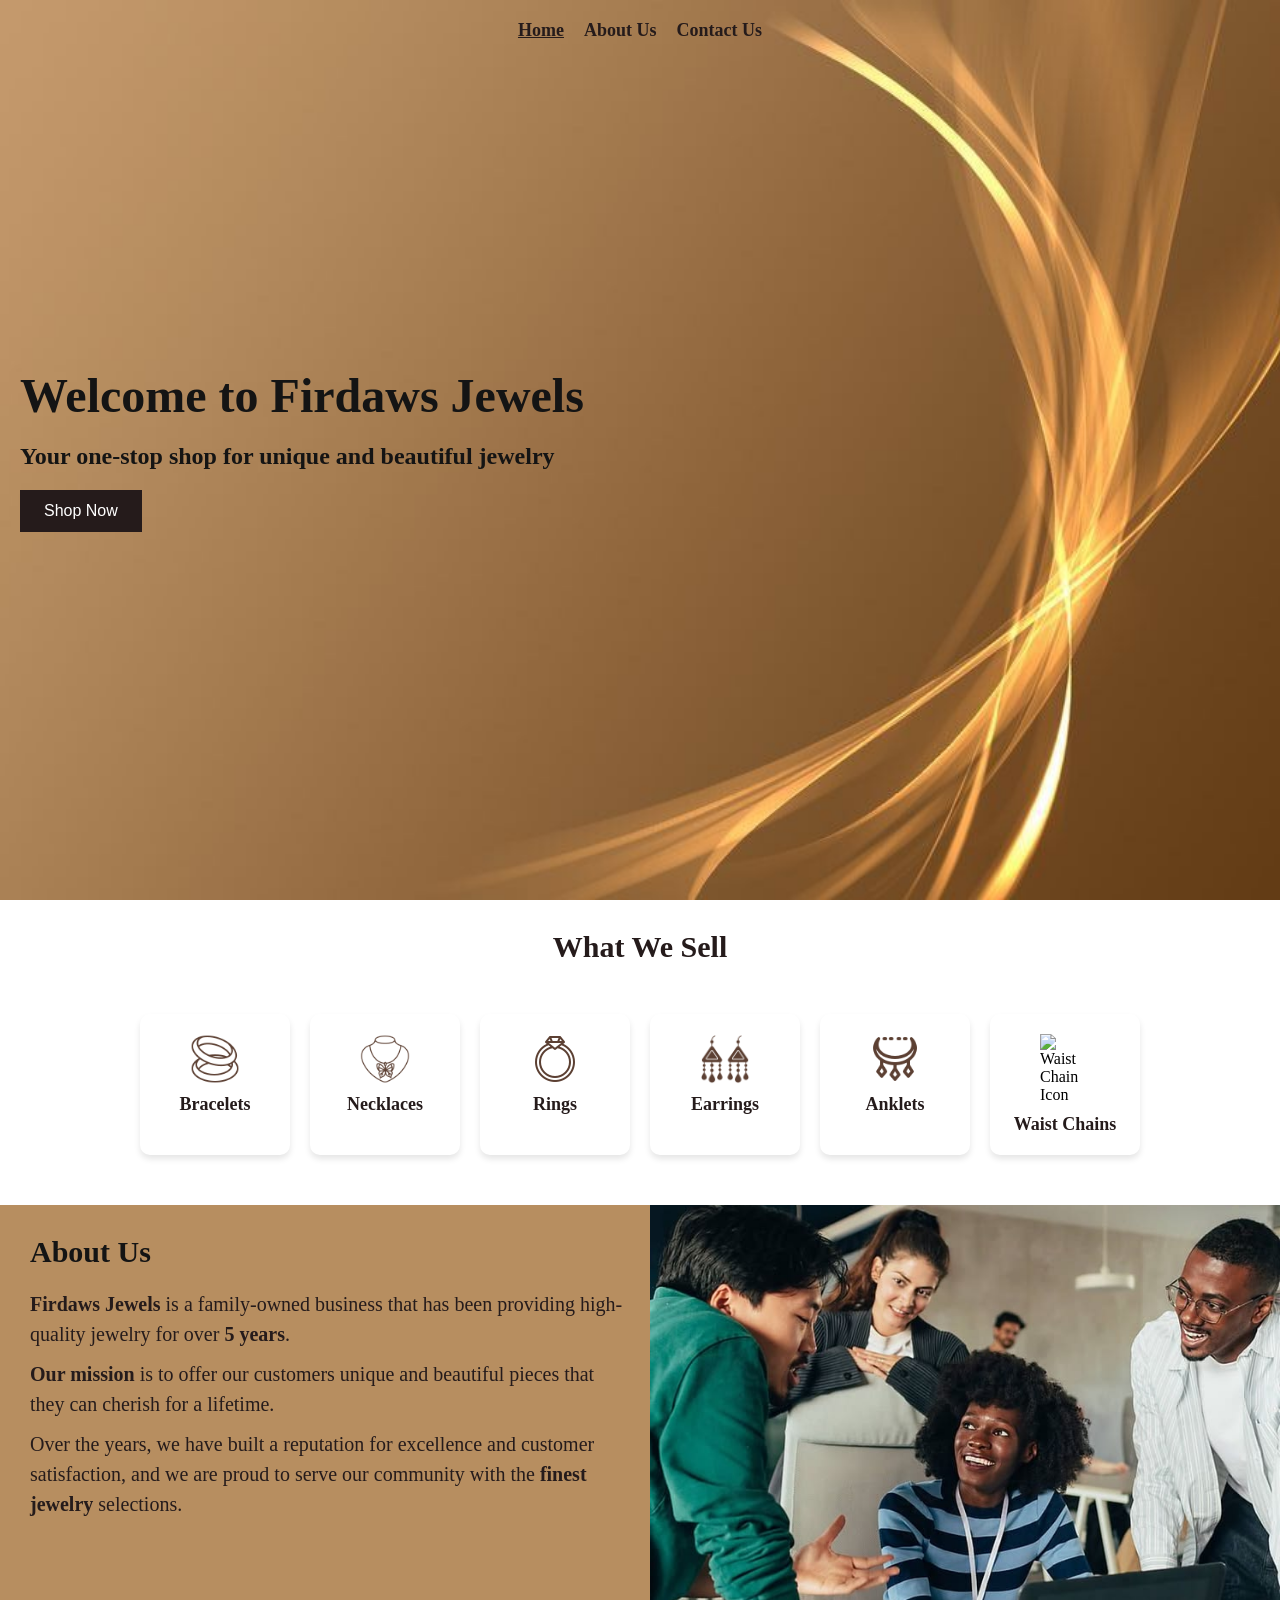
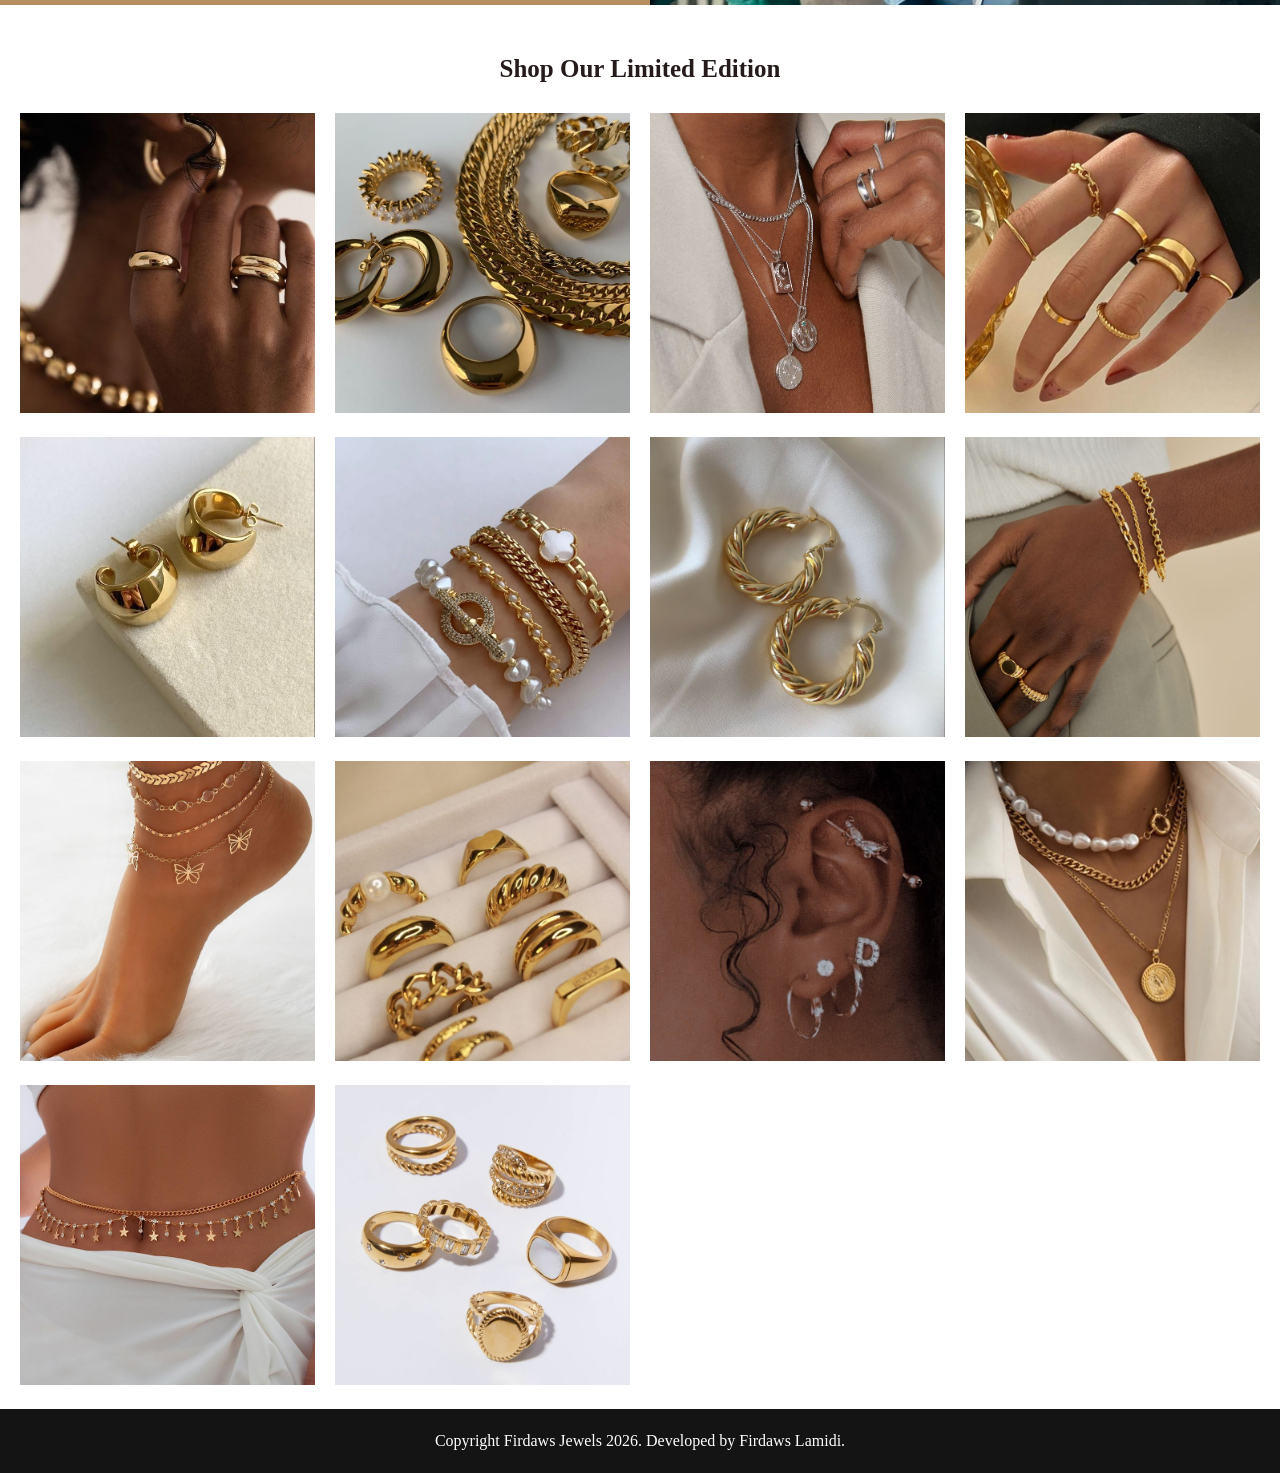
==== index.html @ 7093853a "Finish project" ====
<!DOCTYPE html>
<html lang="en">
<head>
    <meta charset="UTF-8">
    <meta name="viewport" content="width=device-width, initial-scale=1.0">
    <title>Firdaws Jewels</title>
    <meta name="description" content="Firdaws Jewels is a family-owned business that has been providing high-quality jewelry for over 5 years. Our mission is to offer our customers unique and beautiful pieces that they can cherish for a lifetime.">
    <link rel="stylesheet" href="css/global.css">
    <link rel="stylesheet" href="css/home.css">
</head>
<body>
    <header class="hero-section">
<nav class="navbar">
    <ul class="nav-links">
        <li><a href="index.html" class="active">Home</a></li>
        <li><a href="#about-us">About Us</a></li>
        <li><a href="page/contactus.html">Contact Us</a></li>
    </ul>
</nav>
<section class="hero-content">
    <h1>Welcome to Firdaws Jewels</h1>
    <h2>Your one-stop shop for unique and beautiful jewelry</h2>
    <button class="cta-button">Shop Now</button>
</section>
    </header>
    <main class="main-content">
        <section class="what-we-sell">
<h2>What We Sell</h2>
<div class="product-categories">
<article>
    <img src="images/BraceletIcon.png" alt="Bracelet Icon">
        <h3>Bracelets</h3>
</article>
<article>
    <img src="images/NecklaceIcon.png" alt="Necklace Icon">
        <h3>Necklaces</h3>
</article>
<article>
    <img src="images/RingIcon.png" alt="Ring Icon">
        <h3>Rings</h3>
</article>
<article>
    <img src="images/EarringsIcon.png" alt="Earring Icon">
        <h3>Earrings</h3>
</article>
<article>
    <img src="images/AnkletIcon.png" alt="Anklet Icon">
        <h3>Anklets</h3>
</article>
<article>
    <img src="images/WaistChainIcon.png" alt="Waist Chain Icon">
        <h3>Waist Chains</h3>
</article>
</div>
        </section>
<section class="about-us" id="about-us">
    <div class="about-us-text">
    <h2>About Us</h2>
    <p> <span class="bolder">Firdaws Jewels</span> is a family-owned business that has been providing high-quality jewelry for over <span class="bolder">5 years</span>. </p>
    <p><strong>Our mission</strong> is to offer our customers unique and beautiful pieces that they can cherish for a lifetime.</p>
<p>Over the years, we have built a reputation for excellence and customer satisfaction, and we are proud to serve our community with the <span class="bolder">finest jewelry</span> selections.</p>
</div>
    <img src="images/about-us.jpeg" alt="Members of Firdaws Jewels">
</section>
<section class="product-gallery">
    <h2>Shop Our Limited Edition</h2>
    <div class="product-gallery-grid">
<figure>
    <img src="images/product-one.jpeg" alt="Gold rings worn on fingers">
</figure>
<figure>
    <img src="images/product-two.jpeg" alt="Gold rings, earrings and chain on a table">
</figure>
<figure>
    <img src="images/product-three.jpeg" alt="Silver chains worn on neck and silver rings on finger">
</figure>
<figure>
    <img src="images/product-four.jpeg" alt="Gold rings worn on fingers">
</figure>
<figure>
    <img src="images/product-five.jpeg" alt="Gold earrings showcased on a foam">
</figure>
<figure>
    <img src="images/product-six.jpeg" alt="Bracelets worn on wrist">
</figure>
<figure>
    <img src="images/product-seven.jpeg" alt="Earrings placed on a white silk cloth">
</figure>
<figure>
    <img src="images/product-eight.jpeg" alt="Bracelets worn on wrist and rings worn on finger">
</figure>
<figure>
    <img src="images/product-nine.jpeg" alt="Multiple anklets worn on ankle">
</figure>
<figure>
    <img src="images/product-ten.jpeg" alt="Gold rings arranged in a ring holder">
</figure>
<figure>
    <img src="images/product-eleven.jpeg" alt="Silver ear piercings">
</figure>
<figure>
    <img src="images/product-twelve.jpeg" alt="Gold chains worn on neck">
</figure>
<figure>
    <img src="images/product-thirteen.jpeg" alt="Waist chain worn on waist">
</figure>
<figure>
    <img src="images/product-fourteen.jpeg" alt="Multiple gold rings showcased on a white table">
</figure>
        </div>

</section>
    </main>
    <footer class="footer-content">
        <p>Copyright Firdaws Jewels 2026. Developed by Firdaws Lamidi.</p>

    </footer>
</body>
</html>
---- css/global.css ----
* {
  box-sizing: border-box;
  margin: 0;
  padding: 0;
}
body {
  font-family: Cambria, Cochin, Georgia, Times, "Times New Roman", serif;
}

.bolder {
  font-weight: bold;
}


.hero-section {
  height: 100vh;
  background-image: url("../images/landing-page-2.jpeg");
  background-size: cover;
  background-position: center;
}

.navbar {
  display: flex;
  justify-content: center;
  padding: 20px;
  width: 100%;
  position: fixed;
  top: 0;
  background-color: transparent;
  z-index: 1000;

  transition: background-color 0.3s ease;
  animation: navbar-bg linear;
  animation-timeline: scroll(root);
}

@keyframes navbar-bg {
  from {
    background-color: transparent;
  }
  to {
    background-color: #87684b;
  }
}

.nav-links {
  display: flex;
  list-style: none;
  gap: 20px;
}

.nav-links a {
  text-decoration: none;
  color: #251b1b;
  font-size: 18px;
  font-weight: bold;
}

.nav-links a:hover {
  text-decoration: underline;
}

.nav-links a:focus,
.nav-links a:active {
  text-decoration: underline;
}

.nav-links .active{
  text-decoration: underline;
}

.footer-content {
  background-color: #141414;
  color: #fff;
  padding: 20px;
  text-align: center;
  width: 100%;
}

.footer-content p {
  font-size: 16px;
  line-height: 1.5em;
}
---- css/home.css ----
.hero-content {
  display: flex;
  flex-direction: column;
  align-items: start;
  justify-content: center;
  gap: 20px;
  padding: 0 20px;
  height: 100%;
  color: #141414;
}

.hero-content h1 {
  font-size: 30px;
  font-weight: 700;
  color: #141414;
}

.hero-content p {
  font-weight: 500;
  font-size: 18px;
  color: #141414;
}

.hero-content button {
  padding: 12px 24px;
  font-size: 16px;
  background-color: #251b1b;
  color: #fff;
  border: none;
  cursor: pointer;
}

.hero-content button:hover {
  background-color: #3e2c2c;
}

.main-content {
  background-color: #fff;
}

.what-we-sell {
  display: flex;
  flex-direction: column;
  align-items: center;
  gap: 50px;
  width: 100%;
  margin: 30px 0;
}

.what-we-sell h2 {
  font-size: 25px;
  font-weight: 600;
  color: #251b1b;
  text-align: center;
}

.product-categories {
  width: 100%;
  display: flex;
  gap: 20px;
  flex-wrap: wrap;
  justify-content: space-around;
  padding: 0 10px;
}

.product-categories article {
  display: flex;
  flex-direction: column;
  align-items: center;
  gap: 10px;
  width: 150px;
  padding: 20px;
  border-radius: 10px;
  box-shadow: 0 4px 6px rgba(0, 0, 0, 0.1);
}

.product-categories img {
  width: 50px;
}
.product-categories h3 {
  font-size: 16px;
  font-weight: 600;
  color: #251b1b;
  text-align: center;
}

.about-us {
  display: flex;
  flex-direction: column;
  align-items: center;
  gap: 20px;
  width: 100%;
  margin: 50px 0;
  background-color: #b78e60;
}

.about-us-text {
  width: 100%;
  padding: 20px 10px;
}

.about-us img {
  width: 100%;
  max-height: 400px;
  object-fit: cover;
}

.about-us h2 {
  font-size: 25px;
  font-weight: 600;
  color: #141414;
  padding-bottom: 20px;
}

.about-us p {
  font-size: 18px;
  line-height: 1.5em;
  font-weight: 500;
  color: #251b1b;
}

.about-us p:nth-child(3) {
  padding: 10px 0;
}


.product-gallery {
  display: flex;
  flex-direction: column;
  align-items: center;
  gap: 30px;
  width: 100%;
  margin: 20px 0;
}

.product-gallery h2 {
  font-size: 25px;
  font-weight: 600;
  color: #251b1b;
  text-align: center;
}

.product-gallery-grid {
  padding: 0 10px;
  display: grid;
  grid-template-columns: repeat(2, 1fr);
  gap: 10px;
}

.product-gallery-grid img {
  width: 100%;
  height: 300px;
  object-fit: cover;
}

@media (min-width: 640px) {
  .product-categories {
    width: 100%;
    display: flex;
    gap: 20px;
    flex-wrap: wrap;
    justify-content: center;
  }
}

@media (min-width: 781px) {
  .hero-content h1 {
    font-size: 48px;
  }
  .hero-content p {
    font-size: 24px;
  }

  .what-we-sell h2 {
    font-size: 30px;
  }

  .product-categories h3 {
    font-size: 18px;
  }

  .about-us {
    display: flex;
    flex-direction: row;
    align-items: start;
  }

  .about-us h2 {
    font-size: 30px;
  }

  .about-us p {
    font-size: 20px;
  }
  .about-us-text {
    width: 50%;
    padding: 30px 0 0 30px;
  }

  .about-us img {
    width: 50%;
  }
  .product-gallery-grid {
    padding: 0 20px;
    display: grid;
    grid-template-columns: repeat(3, 1fr);
    gap: 20px;
  }
}

@media (min-width: 1201px) {
  .product-gallery-grid {
    padding: 0 20px;
    display: grid;
    grid-template-columns: repeat(4, 1fr);
    gap: 20px;
  }
}
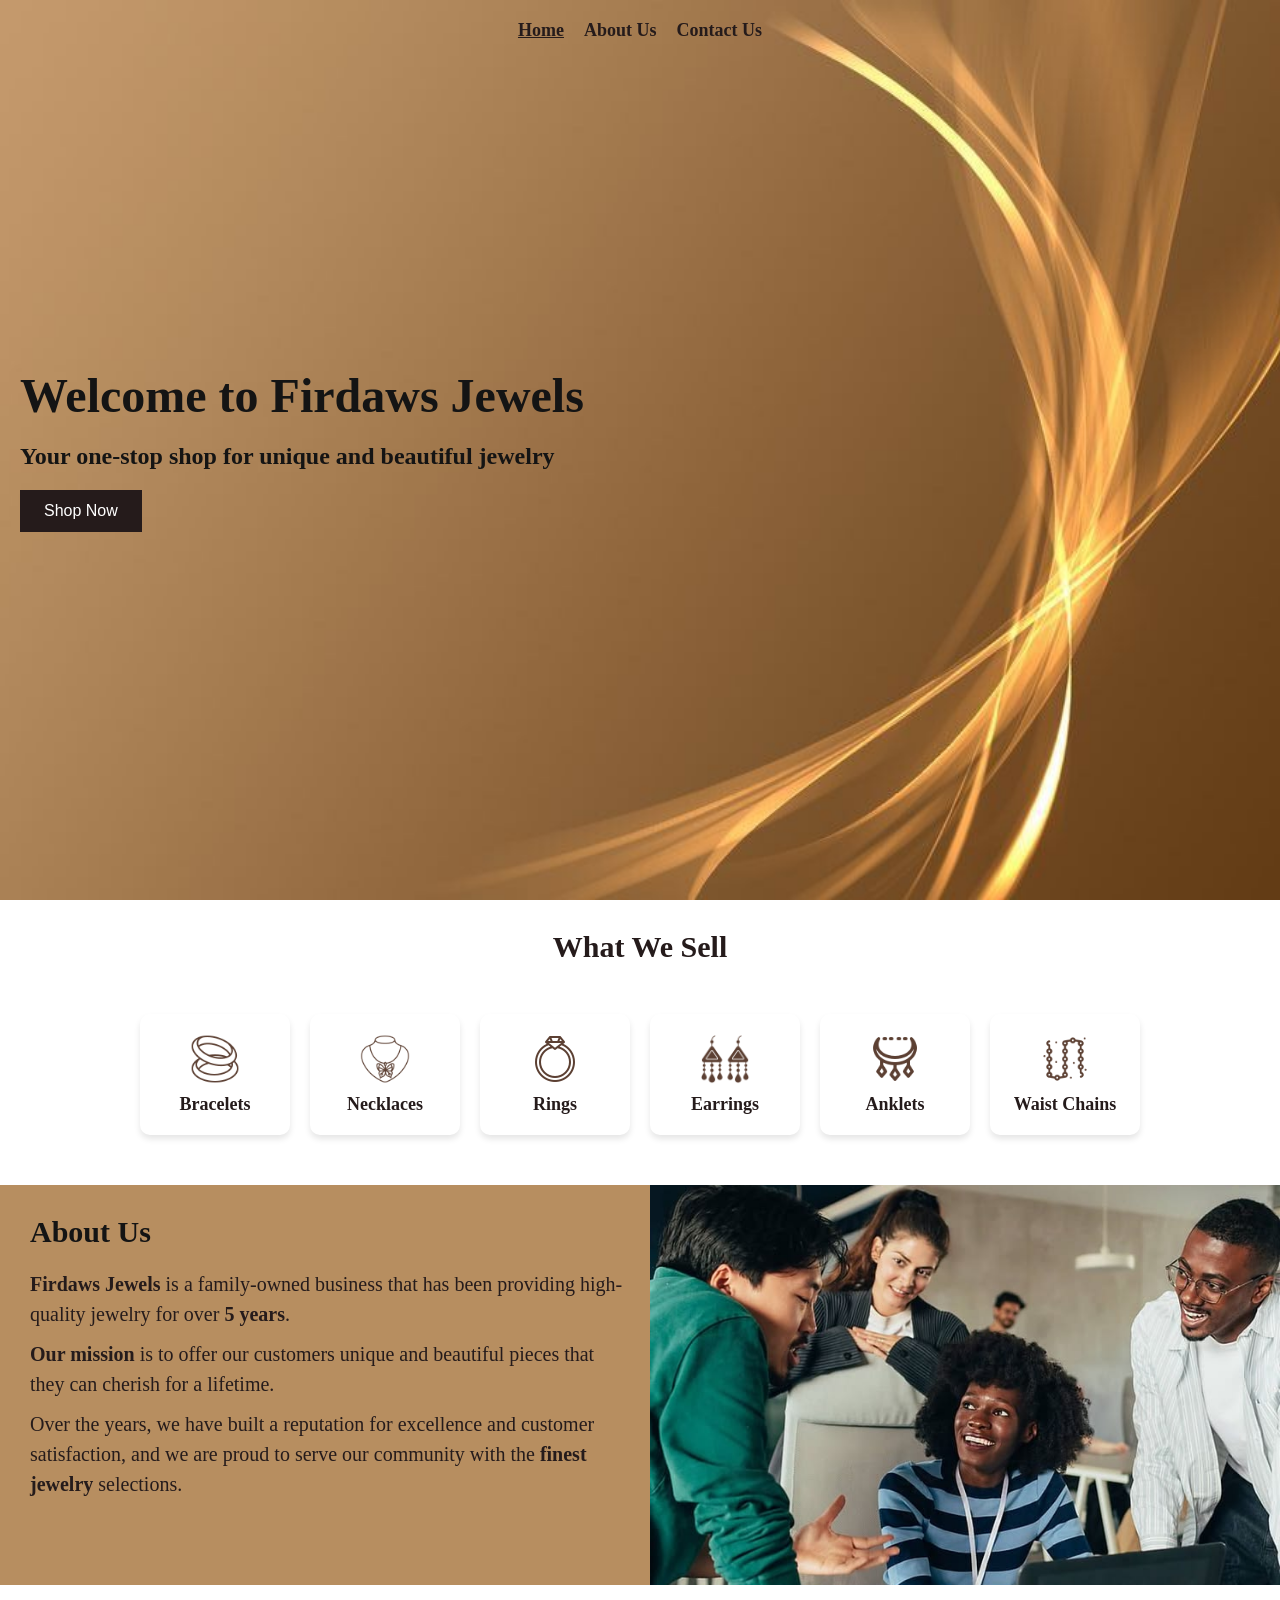
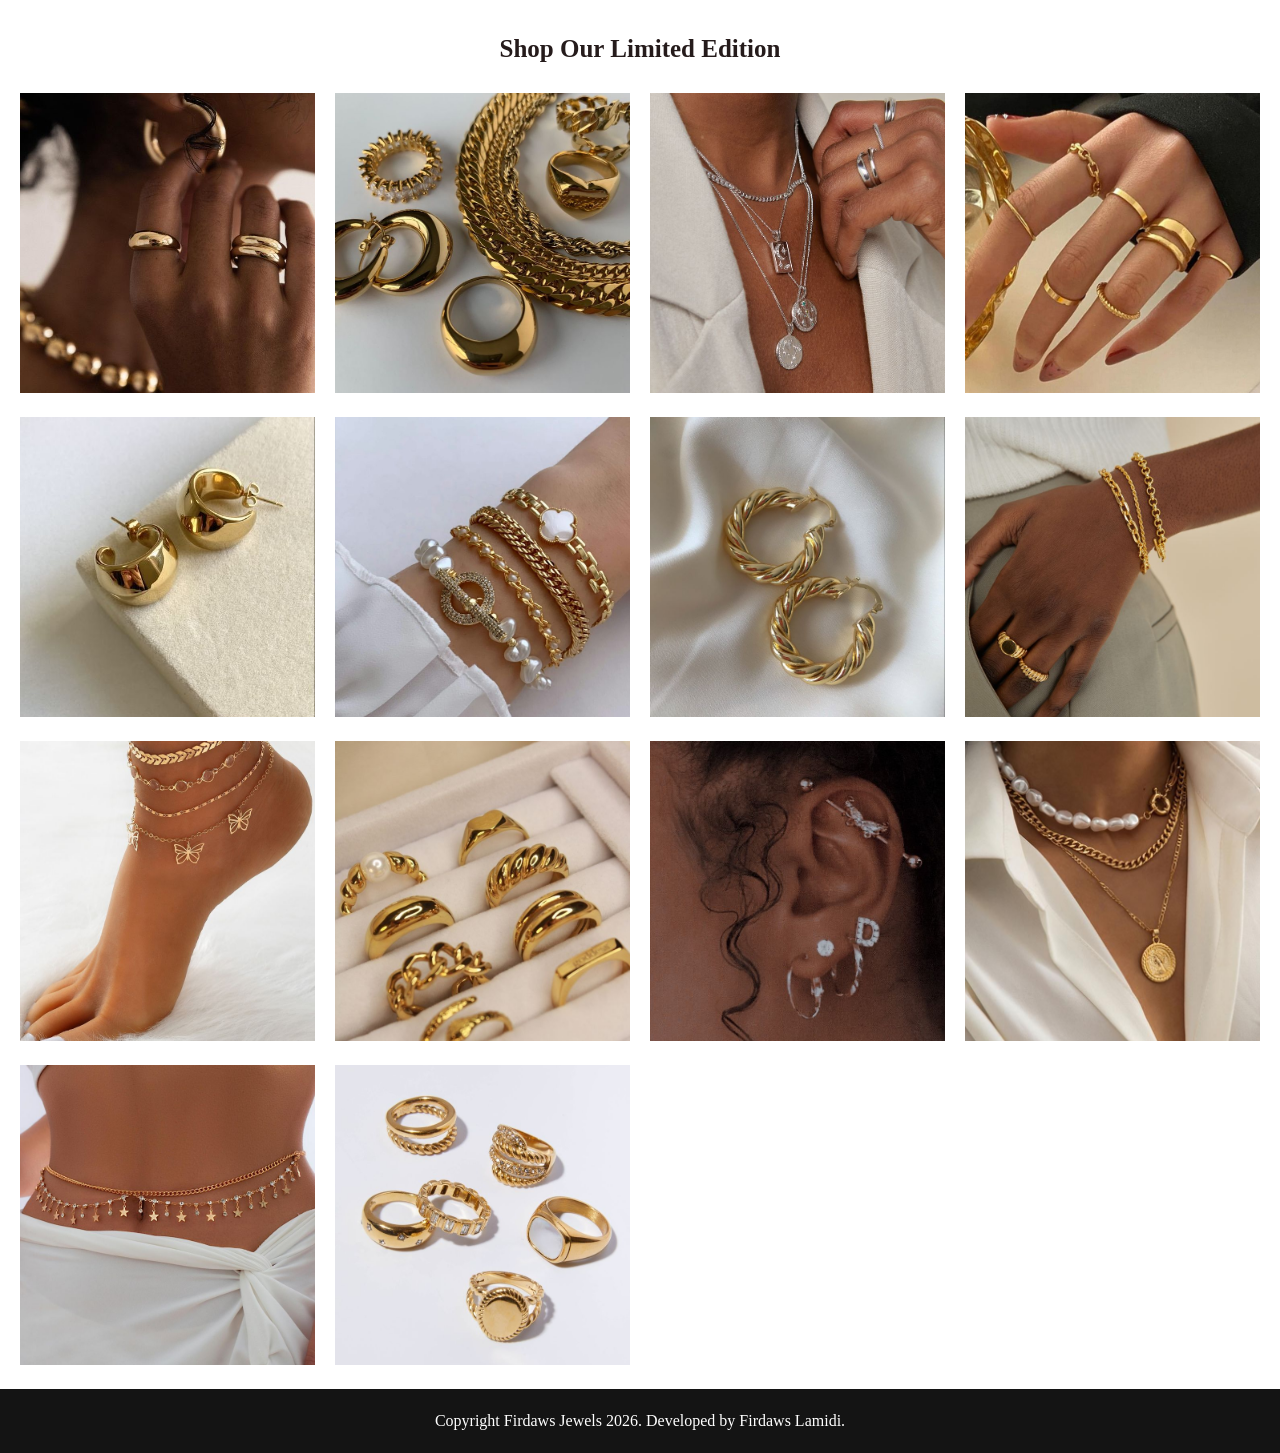
==== commit 3bf01ae5: "clean up" ====
--- a/index.html
+++ b/index.html
@@ -48,7 +48,7 @@
         <h3>Anklets</h3>
 </article>
 <article>
-    <img src="images/WaistChainIcon.png" alt="Waist Chain Icon">
+    <img src="images/WaistchainIcon.png" alt="Waist Chain Icon">
         <h3>Waist Chains</h3>
 </article>
 </div>
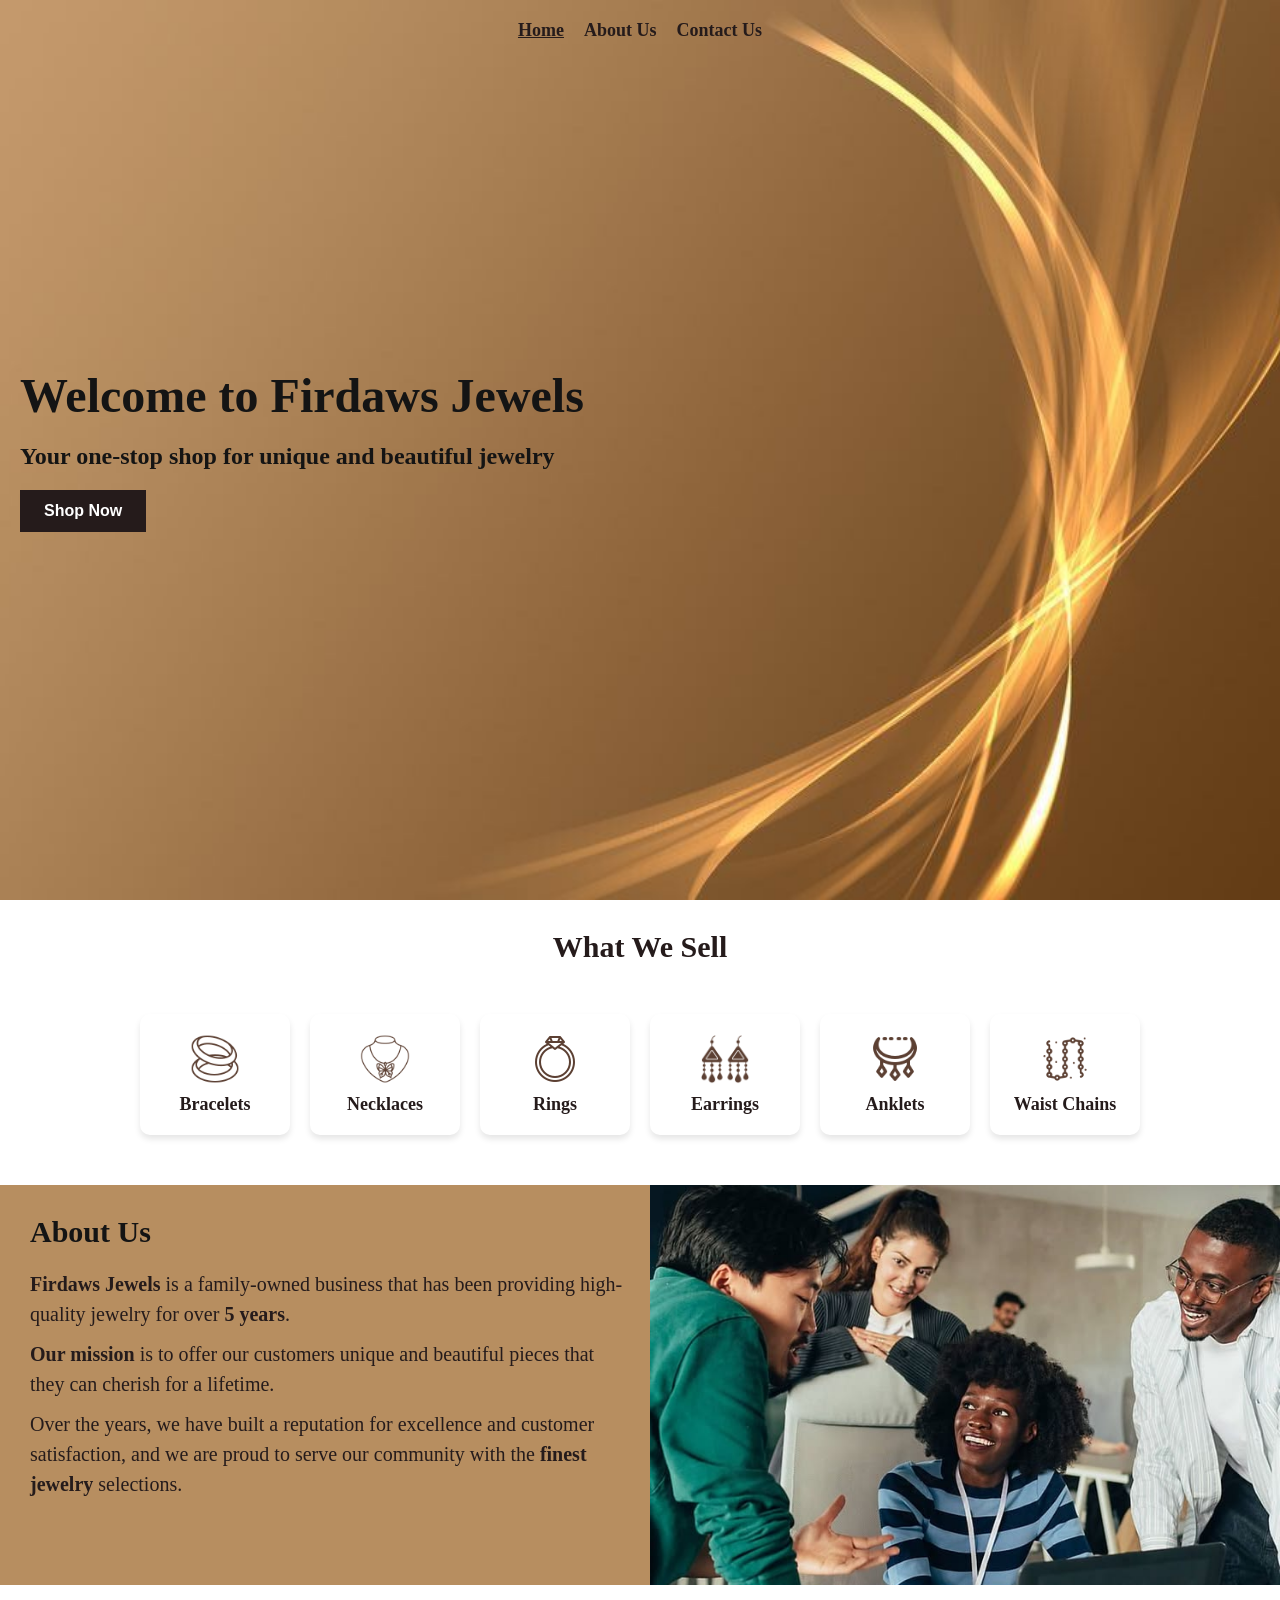
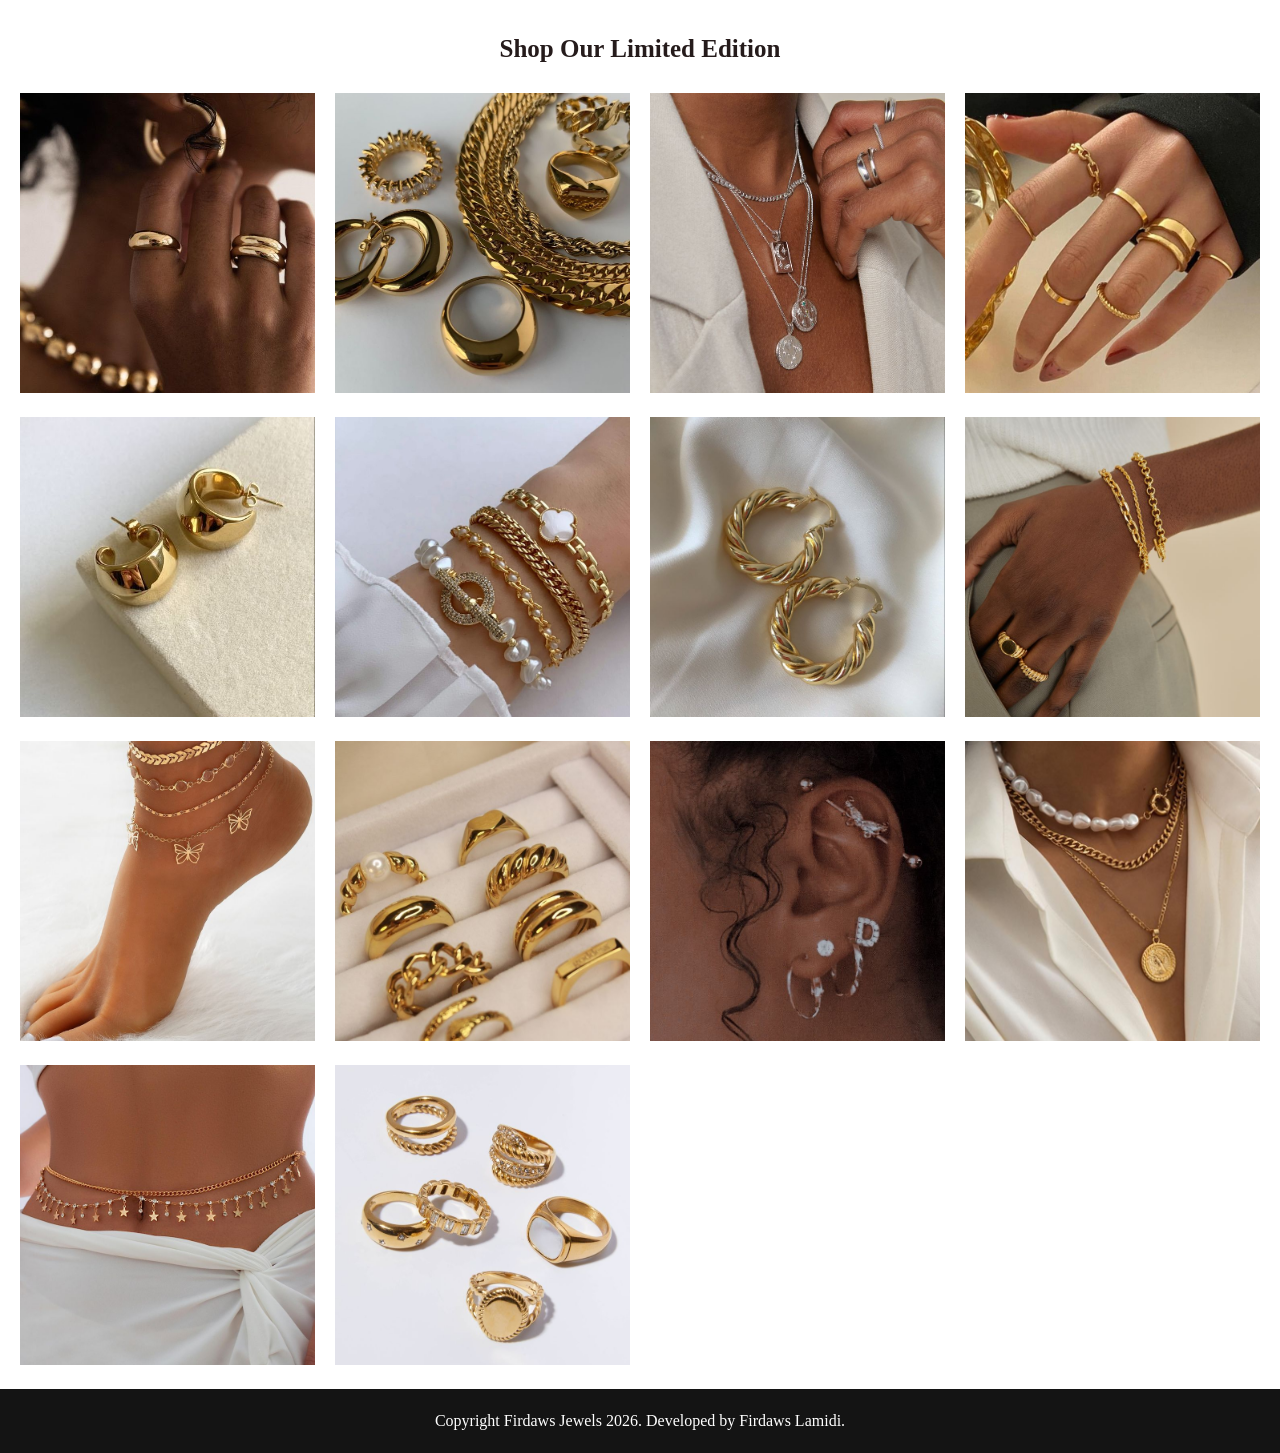
==== commit 71247f0c: "mobile fixes" ====
--- a/index.html
+++ b/index.html
@@ -20,7 +20,7 @@
 <section class="hero-content">
     <h1>Welcome to Firdaws Jewels</h1>
     <h2>Your one-stop shop for unique and beautiful jewelry</h2>
-    <button class="cta-button">Shop Now</button>
+    <button>Shop Now</button>
 </section>
     </header>
     <main class="main-content">
--- a/css/global.css
+++ b/css/global.css
@@ -26,22 +26,12 @@
   width: 100%;
   position: fixed;
   top: 0;
-  background-color: transparent;
+  background-color: #9f764c;
   z-index: 1000;
 
-  transition: background-color 0.3s ease;
-  animation: navbar-bg linear;
-  animation-timeline: scroll(root);
 }
 
-@keyframes navbar-bg {
-  from {
-    background-color: transparent;
-  }
-  to {
-    background-color: #87684b;
-  }
-}
+
 
 .nav-links {
   display: flex;
@@ -60,10 +50,6 @@
   text-decoration: underline;
 }
 
-.nav-links a:focus,
-.nav-links a:active {
-  text-decoration: underline;
-}
 
 .nav-links .active{
   text-decoration: underline;
@@ -72,7 +58,7 @@
 .footer-content {
   background-color: #141414;
   color: #fff;
-  padding: 20px;
+  padding: 20px 30px;
   text-align: center;
   width: 100%;
 }
@@ -82,4 +68,28 @@
   line-height: 1.5em;
 }
 
+@media (min-width: 769px){
+.navbar {
+  display: flex;
+  justify-content: center;
+  padding: 20px;
+  width: 100%;
+  position: fixed;
+  top: 0;
+  background-color: transparent;
+  z-index: 1000;
 
+  transition: background-color 0.3s ease;
+  animation: navbar-bg linear;
+  animation-timeline: scroll(root);
+}
+
+@keyframes navbar-bg {
+  from {
+    background-color: transparent;
+  }
+  to {
+    background-color: #9f764c;
+  }
+}
+}
--- a/css/home.css
+++ b/css/home.css
@@ -1,4 +1,3 @@
-
 .hero-content {
   display: flex;
   flex-direction: column;
@@ -11,20 +10,21 @@
 }
 
 .hero-content h1 {
-  font-size: 30px;
+  font-size: 38px;
   font-weight: 700;
   color: #141414;
 }
 
 .hero-content p {
   font-weight: 500;
-  font-size: 18px;
+  font-size: 16px;
   color: #141414;
 }
 
 .hero-content button {
   padding: 12px 24px;
   font-size: 16px;
+  font-weight: 600;
   background-color: #251b1b;
   color: #fff;
   border: none;
@@ -123,7 +123,6 @@
 .about-us p:nth-child(3) {
   padding: 10px 0;
 }
-
 
 .product-gallery {
   display: flex;
@@ -164,7 +163,7 @@
   }
 }
 
-@media (min-width: 781px) {
+@media (min-width: 769px) {
   .hero-content h1 {
     font-size: 48px;
   }
@@ -209,7 +208,7 @@
   }
 }
 
-@media (min-width: 1201px) {
+@media (min-width: 1025px) {
   .product-gallery-grid {
     padding: 0 20px;
     display: grid;
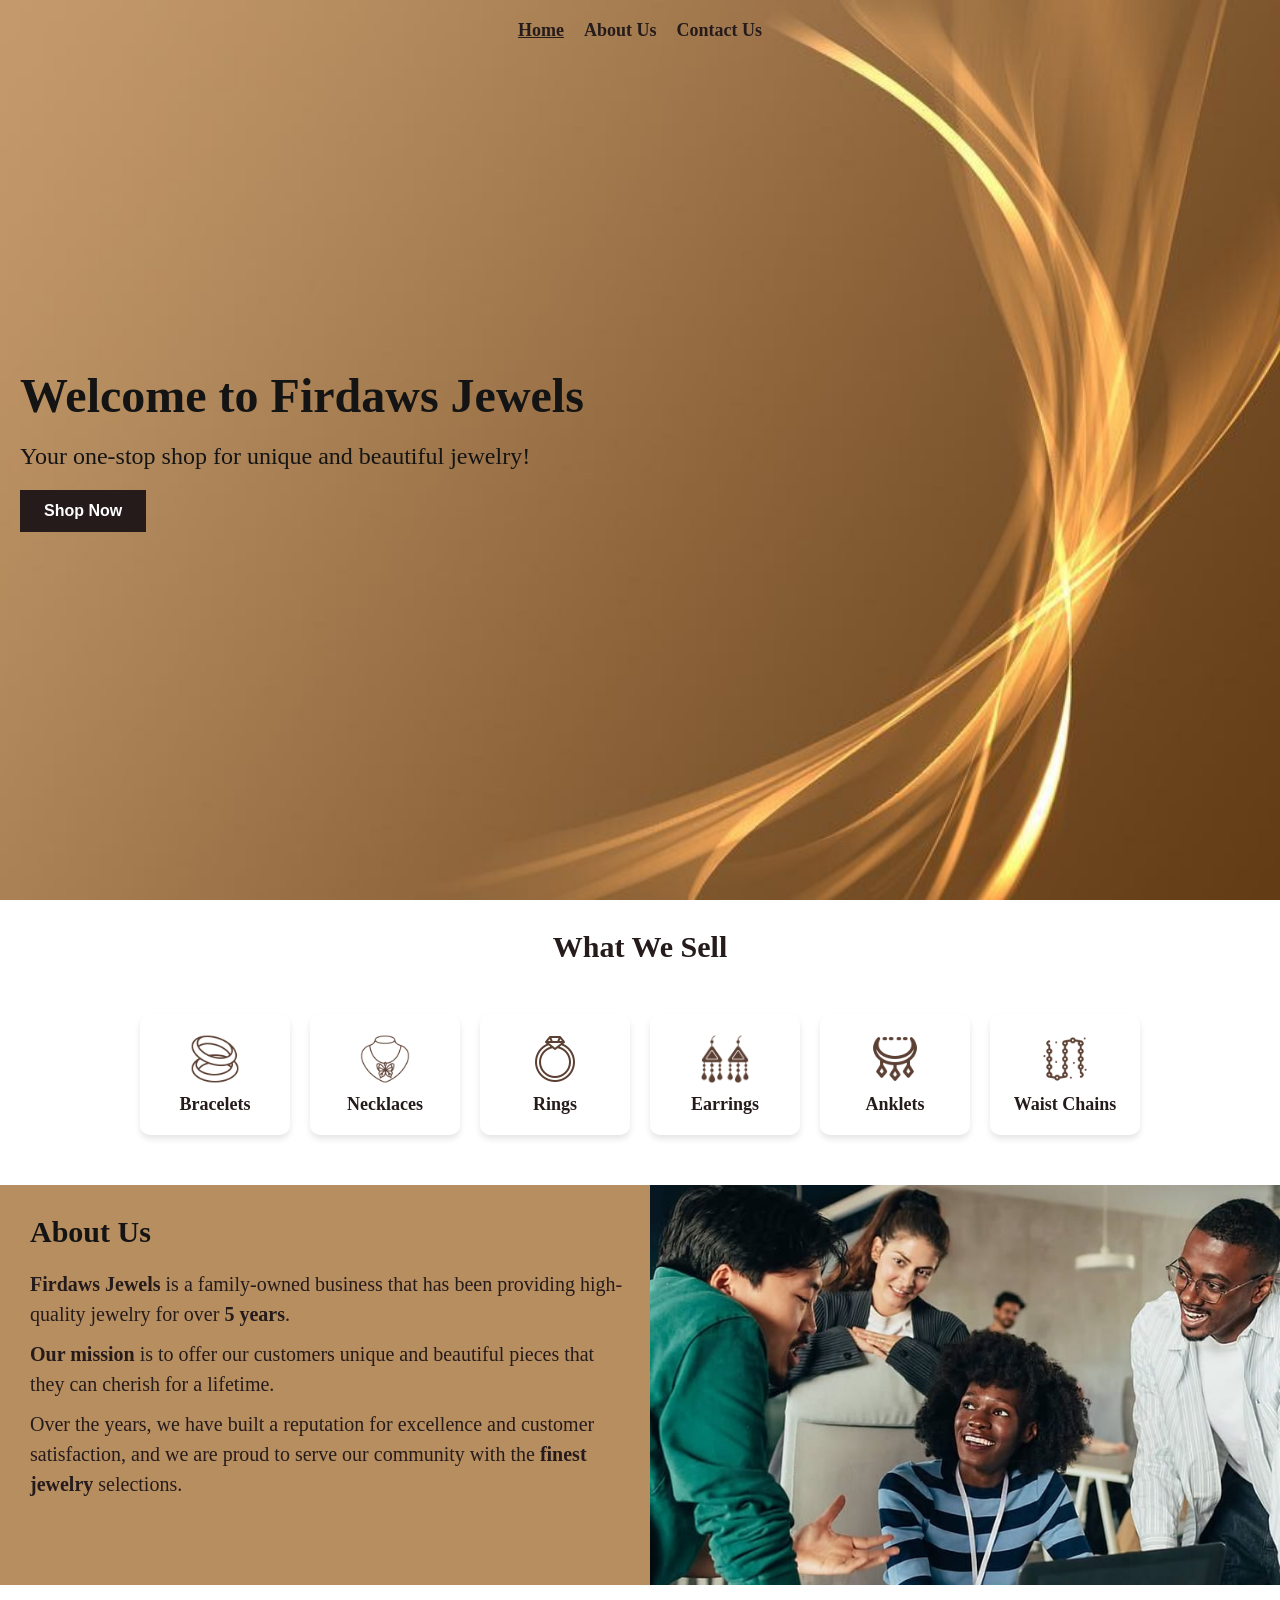
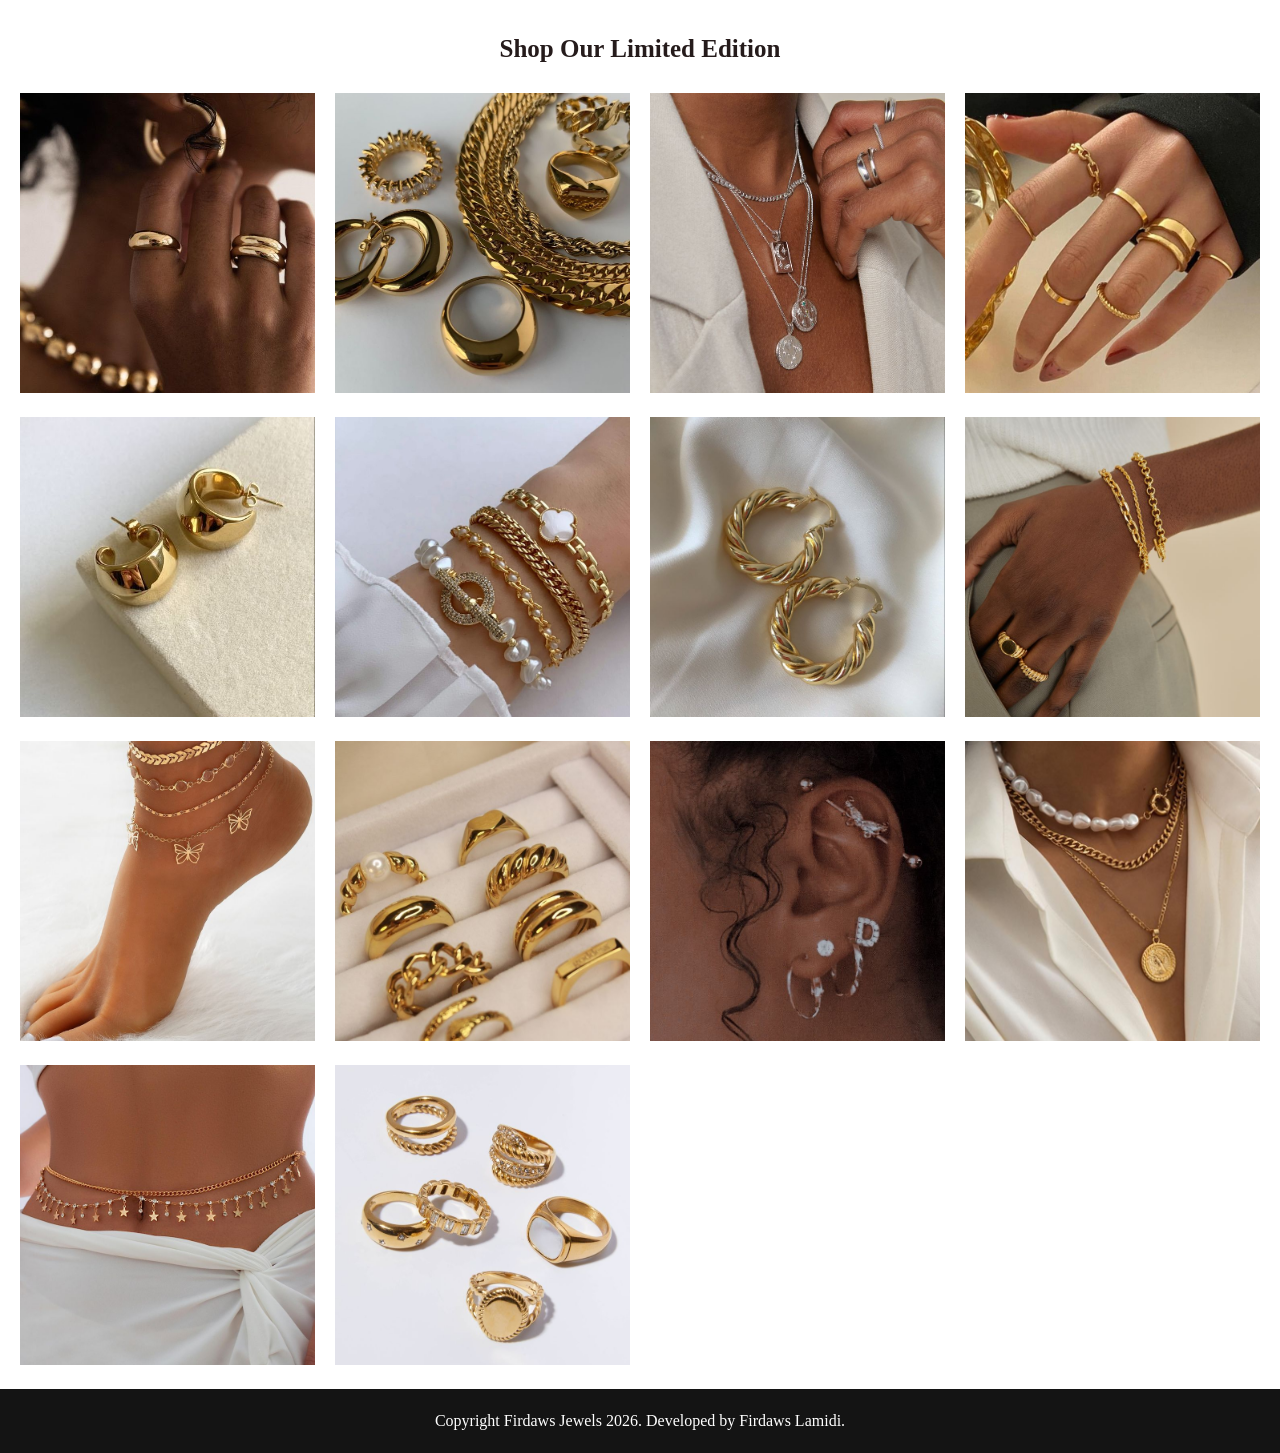
==== commit 02db21f6: "clean up" ====
--- a/index.html
+++ b/index.html
@@ -19,7 +19,7 @@
 </nav>
 <section class="hero-content">
     <h1>Welcome to Firdaws Jewels</h1>
-    <h2>Your one-stop shop for unique and beautiful jewelry</h2>
+    <h2>Your one-stop shop for unique and beautiful jewelry!</h2>
     <button>Shop Now</button>
 </section>
     </header>
--- a/css/home.css
+++ b/css/home.css
@@ -15,9 +15,9 @@
   color: #141414;
 }
 
-.hero-content p {
+.hero-content h2 {
   font-weight: 500;
-  font-size: 16px;
+  font-size: 18px;
   color: #141414;
 }
 
@@ -167,7 +167,7 @@
   .hero-content h1 {
     font-size: 48px;
   }
-  .hero-content p {
+  .hero-content h2 {
     font-size: 24px;
   }
 
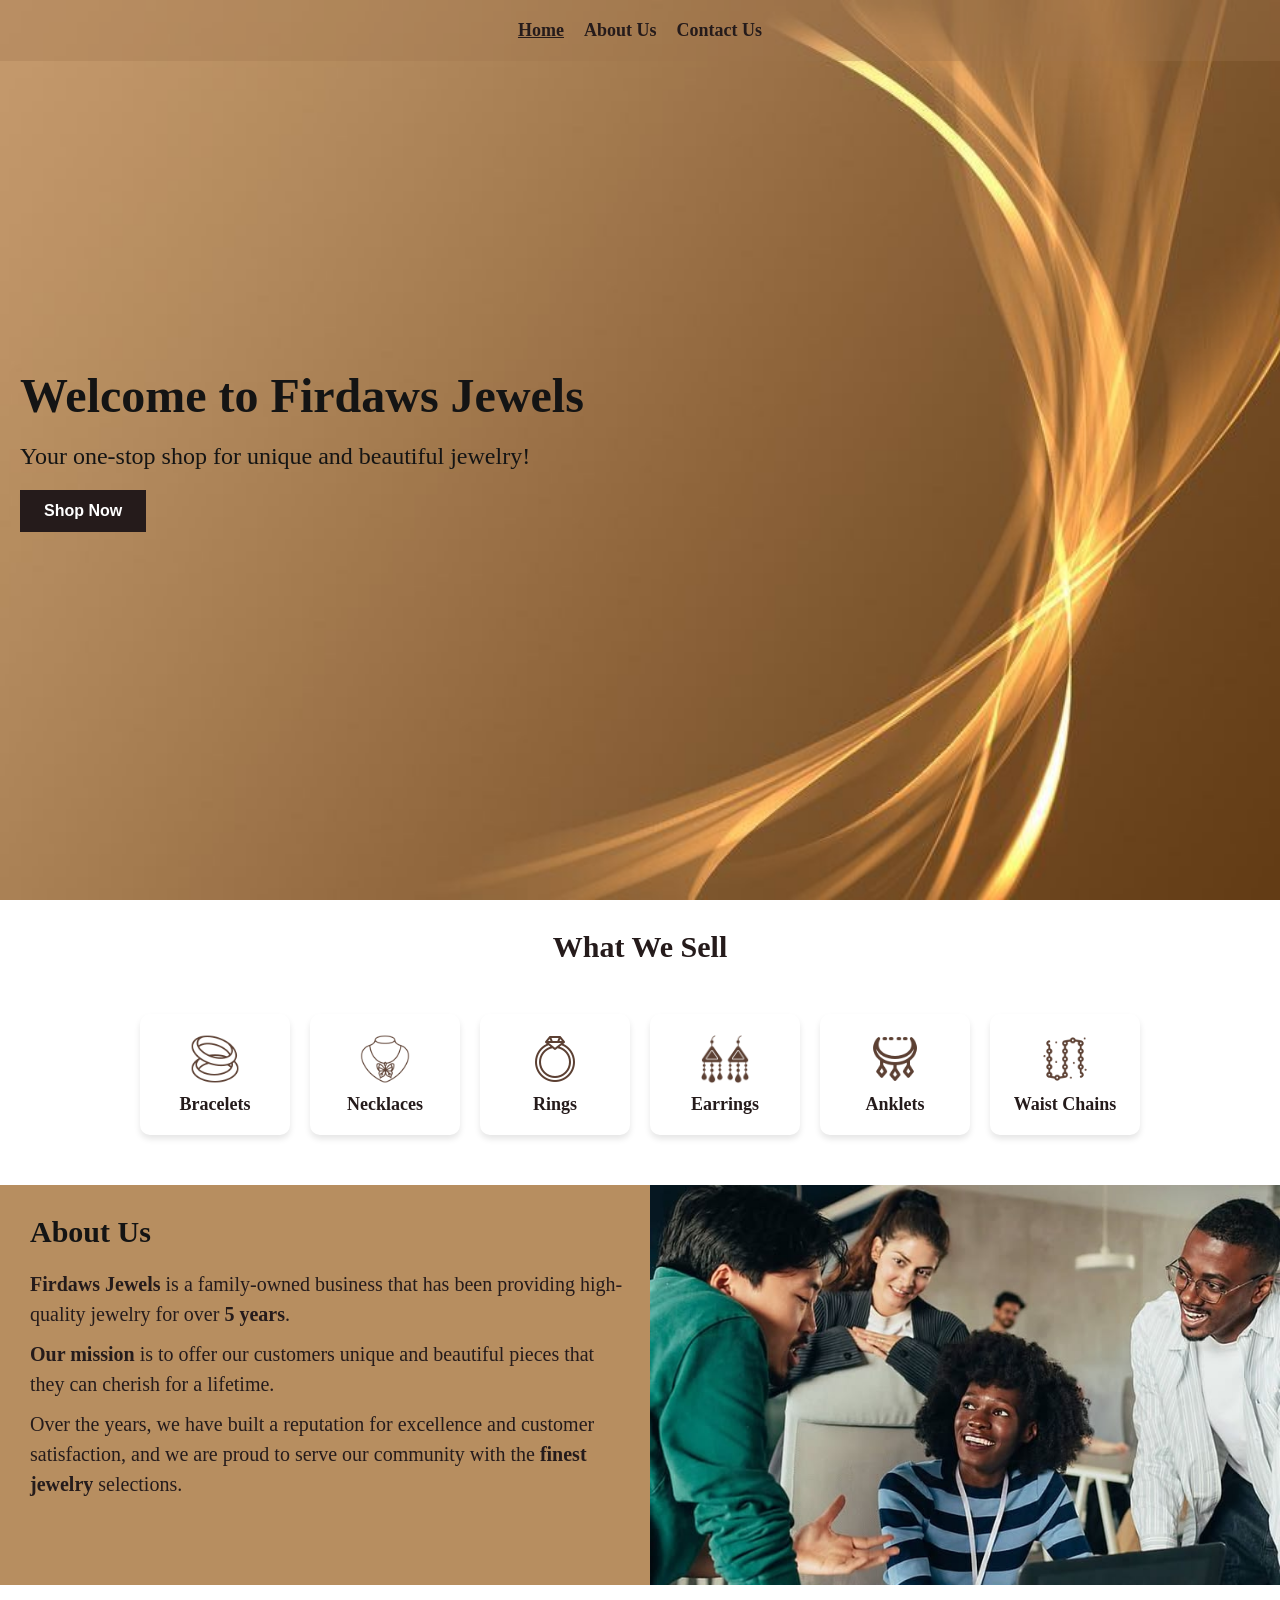
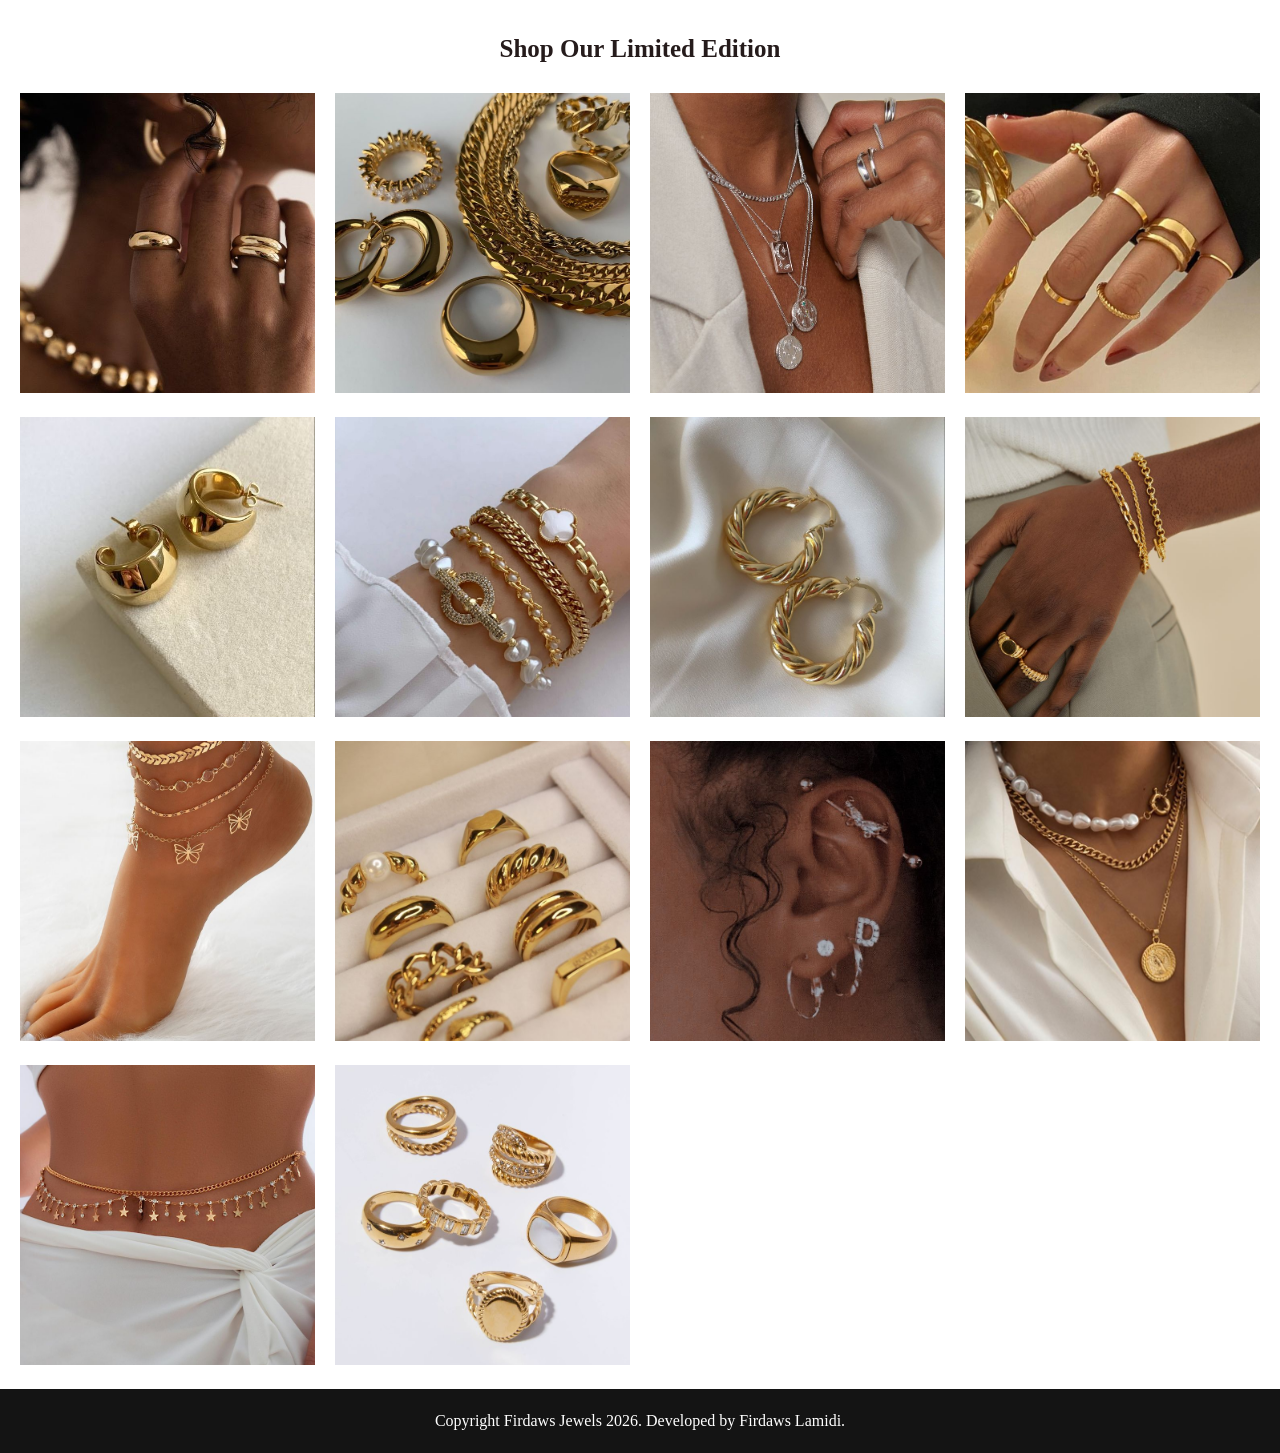
==== commit 2ff9c225: "format spaces..." ====
--- a/index.html
+++ b/index.html
@@ -1,119 +1,167 @@
-<!DOCTYPE html>
+<!doctype html>
 <html lang="en">
-<head>
-    <meta charset="UTF-8">
-    <meta name="viewport" content="width=device-width, initial-scale=1.0">
+  <head>
+    <meta charset="UTF-8" />
+    <meta name="viewport" content="width=device-width, initial-scale=1.0" />
     <title>Firdaws Jewels</title>
-    <meta name="description" content="Firdaws Jewels is a family-owned business that has been providing high-quality jewelry for over 5 years. Our mission is to offer our customers unique and beautiful pieces that they can cherish for a lifetime.">
-    <link rel="stylesheet" href="css/global.css">
-    <link rel="stylesheet" href="css/home.css">
-</head>
-<body>
+    <meta
+      name="description"
+      content="Firdaws Jewels is a family-owned business that has been providing high-quality jewelry for over 5 years. Our mission is to offer our customers unique and beautiful pieces that they can cherish for a lifetime."
+    />
+    <link rel="stylesheet" href="css/global.css" />
+    <link rel="stylesheet" href="css/home.css" />
+  </head>
+  <body>
     <header class="hero-section">
-<nav class="navbar">
-    <ul class="nav-links">
-        <li><a href="index.html" class="active">Home</a></li>
-        <li><a href="#about-us">About Us</a></li>
-        <li><a href="page/contactus.html">Contact Us</a></li>
-    </ul>
-</nav>
-<section class="hero-content">
-    <h1>Welcome to Firdaws Jewels</h1>
-    <h2>Your one-stop shop for unique and beautiful jewelry!</h2>
-    <button>Shop Now</button>
-</section>
+      <nav class="navbar">
+        <ul class="nav-links">
+          <li><a href="index.html" class="active">Home</a></li>
+          <li><a href="#about-us">About Us</a></li>
+          <li><a href="page/contactus.html">Contact Us</a></li>
+        </ul>
+      </nav>
+      <section class="hero-content">
+        <h1>Welcome to Firdaws Jewels</h1>
+        <h2>Your one-stop shop for unique and beautiful jewelry!</h2>
+        <button>Shop Now</button>
+      </section>
     </header>
     <main class="main-content">
-        <section class="what-we-sell">
-<h2>What We Sell</h2>
-<div class="product-categories">
-<article>
-    <img src="images/BraceletIcon.png" alt="Bracelet Icon">
-        <h3>Bracelets</h3>
-</article>
-<article>
-    <img src="images/NecklaceIcon.png" alt="Necklace Icon">
-        <h3>Necklaces</h3>
-</article>
-<article>
-    <img src="images/RingIcon.png" alt="Ring Icon">
-        <h3>Rings</h3>
-</article>
-<article>
-    <img src="images/EarringsIcon.png" alt="Earring Icon">
-        <h3>Earrings</h3>
-</article>
-<article>
-    <img src="images/AnkletIcon.png" alt="Anklet Icon">
-        <h3>Anklets</h3>
-</article>
-<article>
-    <img src="images/WaistchainIcon.png" alt="Waist Chain Icon">
-        <h3>Waist Chains</h3>
-</article>
-</div>
-        </section>
-<section class="about-us" id="about-us">
-    <div class="about-us-text">
-    <h2>About Us</h2>
-    <p> <span class="bolder">Firdaws Jewels</span> is a family-owned business that has been providing high-quality jewelry for over <span class="bolder">5 years</span>. </p>
-    <p><strong>Our mission</strong> is to offer our customers unique and beautiful pieces that they can cherish for a lifetime.</p>
-<p>Over the years, we have built a reputation for excellence and customer satisfaction, and we are proud to serve our community with the <span class="bolder">finest jewelry</span> selections.</p>
-</div>
-    <img src="images/about-us.jpeg" alt="Members of Firdaws Jewels">
-</section>
-<section class="product-gallery">
-    <h2>Shop Our Limited Edition</h2>
-    <div class="product-gallery-grid">
-<figure>
-    <img src="images/product-one.jpeg" alt="Gold rings worn on fingers">
-</figure>
-<figure>
-    <img src="images/product-two.jpeg" alt="Gold rings, earrings and chain on a table">
-</figure>
-<figure>
-    <img src="images/product-three.jpeg" alt="Silver chains worn on neck and silver rings on finger">
-</figure>
-<figure>
-    <img src="images/product-four.jpeg" alt="Gold rings worn on fingers">
-</figure>
-<figure>
-    <img src="images/product-five.jpeg" alt="Gold earrings showcased on a foam">
-</figure>
-<figure>
-    <img src="images/product-six.jpeg" alt="Bracelets worn on wrist">
-</figure>
-<figure>
-    <img src="images/product-seven.jpeg" alt="Earrings placed on a white silk cloth">
-</figure>
-<figure>
-    <img src="images/product-eight.jpeg" alt="Bracelets worn on wrist and rings worn on finger">
-</figure>
-<figure>
-    <img src="images/product-nine.jpeg" alt="Multiple anklets worn on ankle">
-</figure>
-<figure>
-    <img src="images/product-ten.jpeg" alt="Gold rings arranged in a ring holder">
-</figure>
-<figure>
-    <img src="images/product-eleven.jpeg" alt="Silver ear piercings">
-</figure>
-<figure>
-    <img src="images/product-twelve.jpeg" alt="Gold chains worn on neck">
-</figure>
-<figure>
-    <img src="images/product-thirteen.jpeg" alt="Waist chain worn on waist">
-</figure>
-<figure>
-    <img src="images/product-fourteen.jpeg" alt="Multiple gold rings showcased on a white table">
-</figure>
+      <section class="what-we-sell">
+        <h2>What We Sell</h2>
+        <div class="product-categories">
+          <article>
+            <img src="images/BraceletIcon.png" alt="Bracelet Icon" />
+            <h3>Bracelets</h3>
+          </article>
+          <article>
+            <img src="images/NecklaceIcon.png" alt="Necklace Icon" />
+            <h3>Necklaces</h3>
+          </article>
+          <article>
+            <img src="images/RingIcon.png" alt="Ring Icon" />
+            <h3>Rings</h3>
+          </article>
+          <article>
+            <img src="images/EarringsIcon.png" alt="Earring Icon" />
+            <h3>Earrings</h3>
+          </article>
+          <article>
+            <img src="images/AnkletIcon.png" alt="Anklet Icon" />
+            <h3>Anklets</h3>
+          </article>
+          <article>
+            <img src="images/WaistchainIcon.png" alt="Waist Chain Icon" />
+            <h3>Waist Chains</h3>
+          </article>
         </div>
-
-</section>
+      </section>
+      <section class="about-us" id="about-us">
+        <div class="about-us-text">
+          <h2>About Us</h2>
+          <p>
+            <span class="bolder">Firdaws Jewels</span> is a family-owned
+            business that has been providing high-quality jewelry for over
+            <span class="bolder">5 years</span>.
+          </p>
+          <p>
+            <strong>Our mission</strong> is to offer our customers unique and
+            beautiful pieces that they can cherish for a lifetime.
+          </p>
+          <p>
+            Over the years, we have built a reputation for excellence and
+            customer satisfaction, and we are proud to serve our community with
+            the <span class="bolder">finest jewelry</span> selections.
+          </p>
+        </div>
+        <img src="images/about-us.jpeg" alt="Members of Firdaws Jewels" />
+      </section>
+      <section class="product-gallery">
+        <h2>Shop Our Limited Edition</h2>
+        <div class="product-gallery-grid">
+          <figure>
+            <img
+              src="images/product-one.jpeg"
+              alt="Gold rings worn on fingers"
+            />
+          </figure>
+          <figure>
+            <img
+              src="images/product-two.jpeg"
+              alt="Gold rings, earrings and chain on a table"
+            />
+          </figure>
+          <figure>
+            <img
+              src="images/product-three.jpeg"
+              alt="Silver chains worn on neck and silver rings on finger"
+            />
+          </figure>
+          <figure>
+            <img
+              src="images/product-four.jpeg"
+              alt="Gold rings worn on fingers"
+            />
+          </figure>
+          <figure>
+            <img
+              src="images/product-five.jpeg"
+              alt="Gold earrings showcased on a foam"
+            />
+          </figure>
+          <figure>
+            <img src="images/product-six.jpeg" alt="Bracelets worn on wrist" />
+          </figure>
+          <figure>
+            <img
+              src="images/product-seven.jpeg"
+              alt="Earrings placed on a white silk cloth"
+            />
+          </figure>
+          <figure>
+            <img
+              src="images/product-eight.jpeg"
+              alt="Bracelets worn on wrist and rings worn on finger"
+            />
+          </figure>
+          <figure>
+            <img
+              src="images/product-nine.jpeg"
+              alt="Multiple anklets worn on ankle"
+            />
+          </figure>
+          <figure>
+            <img
+              src="images/product-ten.jpeg"
+              alt="Gold rings arranged in a ring holder"
+            />
+          </figure>
+          <figure>
+            <img src="images/product-eleven.jpeg" alt="Silver ear piercings" />
+          </figure>
+          <figure>
+            <img
+              src="images/product-twelve.jpeg"
+              alt="Gold chains worn on neck"
+            />
+          </figure>
+          <figure>
+            <img
+              src="images/product-thirteen.jpeg"
+              alt="Waist chain worn on waist"
+            />
+          </figure>
+          <figure>
+            <img
+              src="images/product-fourteen.jpeg"
+              alt="Multiple gold rings showcased on a white table"
+            />
+          </figure>
+        </div>
+      </section>
     </main>
     <footer class="footer-content">
-        <p>Copyright Firdaws Jewels 2026. Developed by Firdaws Lamidi.</p>
-
+      <p>Copyright Firdaws Jewels 2026. Developed by Firdaws Lamidi.</p>
     </footer>
-</body>
-</html>+  </body>
+</html>
--- a/css/global.css
+++ b/css/global.css
@@ -10,7 +10,6 @@
 .bolder {
   font-weight: bold;
 }
-
 
 .hero-section {
   height: 100vh;
@@ -26,12 +25,9 @@
   width: 100%;
   position: fixed;
   top: 0;
-  background-color: #9f764c;
+  background-color: rgba(159, 118, 76, 0.3);
   z-index: 1000;
-
 }
-
-
 
 .nav-links {
   display: flex;
@@ -50,8 +46,7 @@
   text-decoration: underline;
 }
 
-
-.nav-links .active{
+.nav-links .active {
   text-decoration: underline;
 }
 
@@ -67,29 +62,3 @@
   font-size: 16px;
   line-height: 1.5em;
 }
-
-@media (min-width: 769px){
-.navbar {
-  display: flex;
-  justify-content: center;
-  padding: 20px;
-  width: 100%;
-  position: fixed;
-  top: 0;
-  background-color: transparent;
-  z-index: 1000;
-
-  transition: background-color 0.3s ease;
-  animation: navbar-bg linear;
-  animation-timeline: scroll(root);
-}
-
-@keyframes navbar-bg {
-  from {
-    background-color: transparent;
-  }
-  to {
-    background-color: #9f764c;
-  }
-}
-}
--- a/css/home.css
+++ b/css/home.css
@@ -97,7 +97,7 @@
 
 .about-us-text {
   width: 100%;
-  padding: 20px 10px;
+  padding: 20px 20px;
 }
 
 .about-us img {
@@ -141,7 +141,7 @@
 }
 
 .product-gallery-grid {
-  padding: 0 10px;
+  padding: 0 20px;
   display: grid;
   grid-template-columns: repeat(2, 1fr);
   gap: 10px;
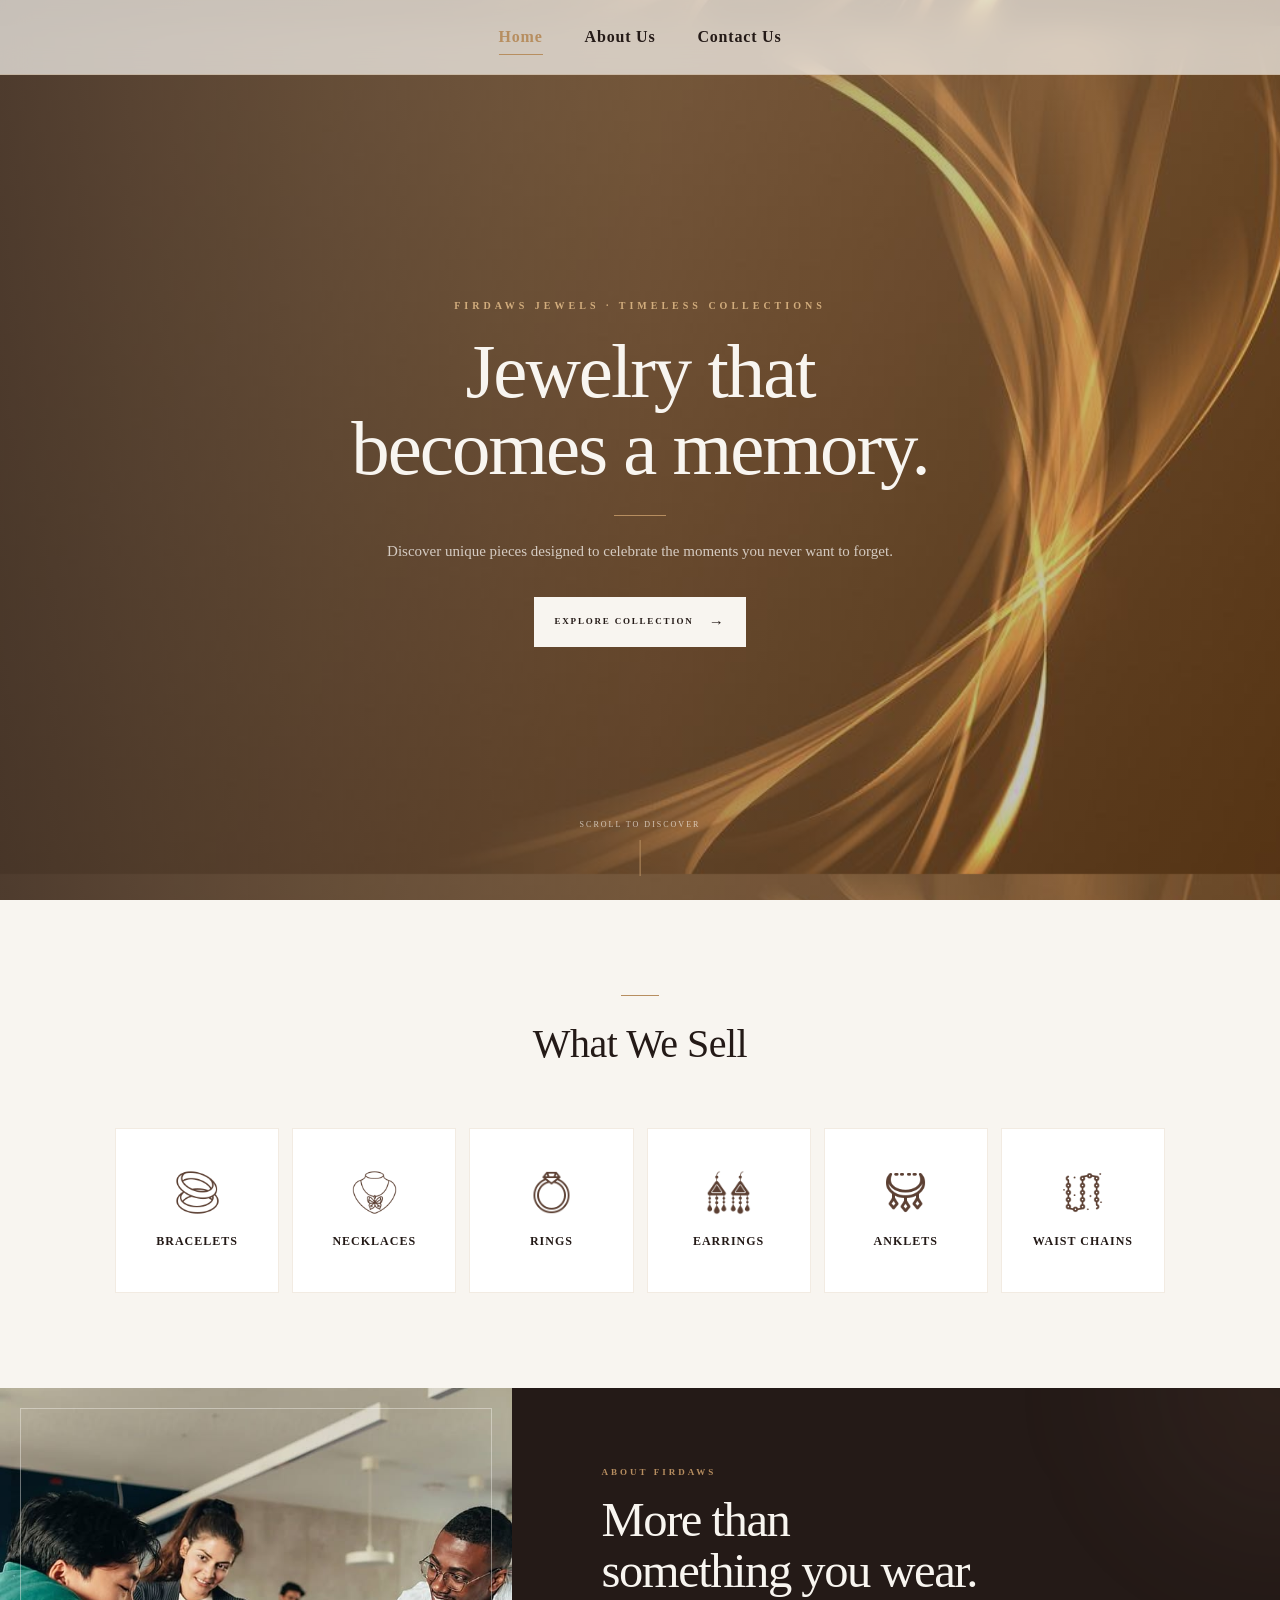
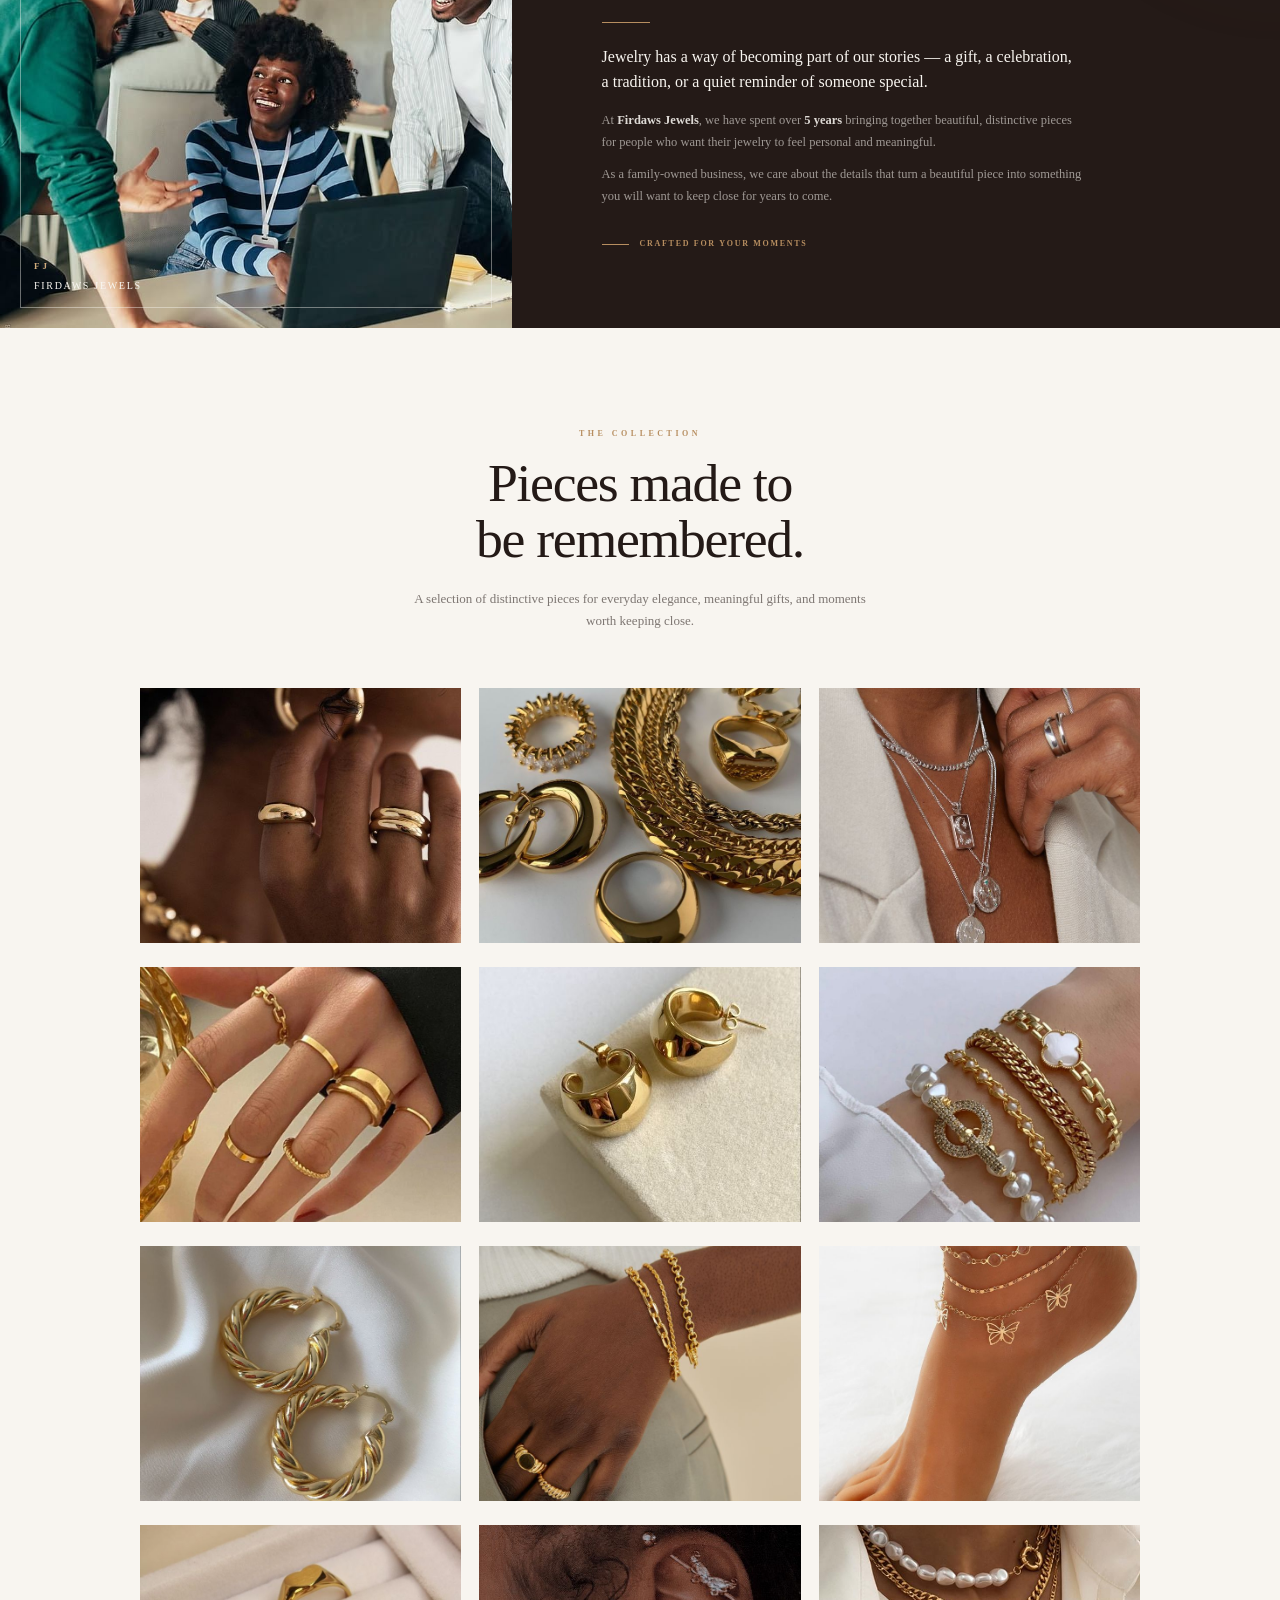
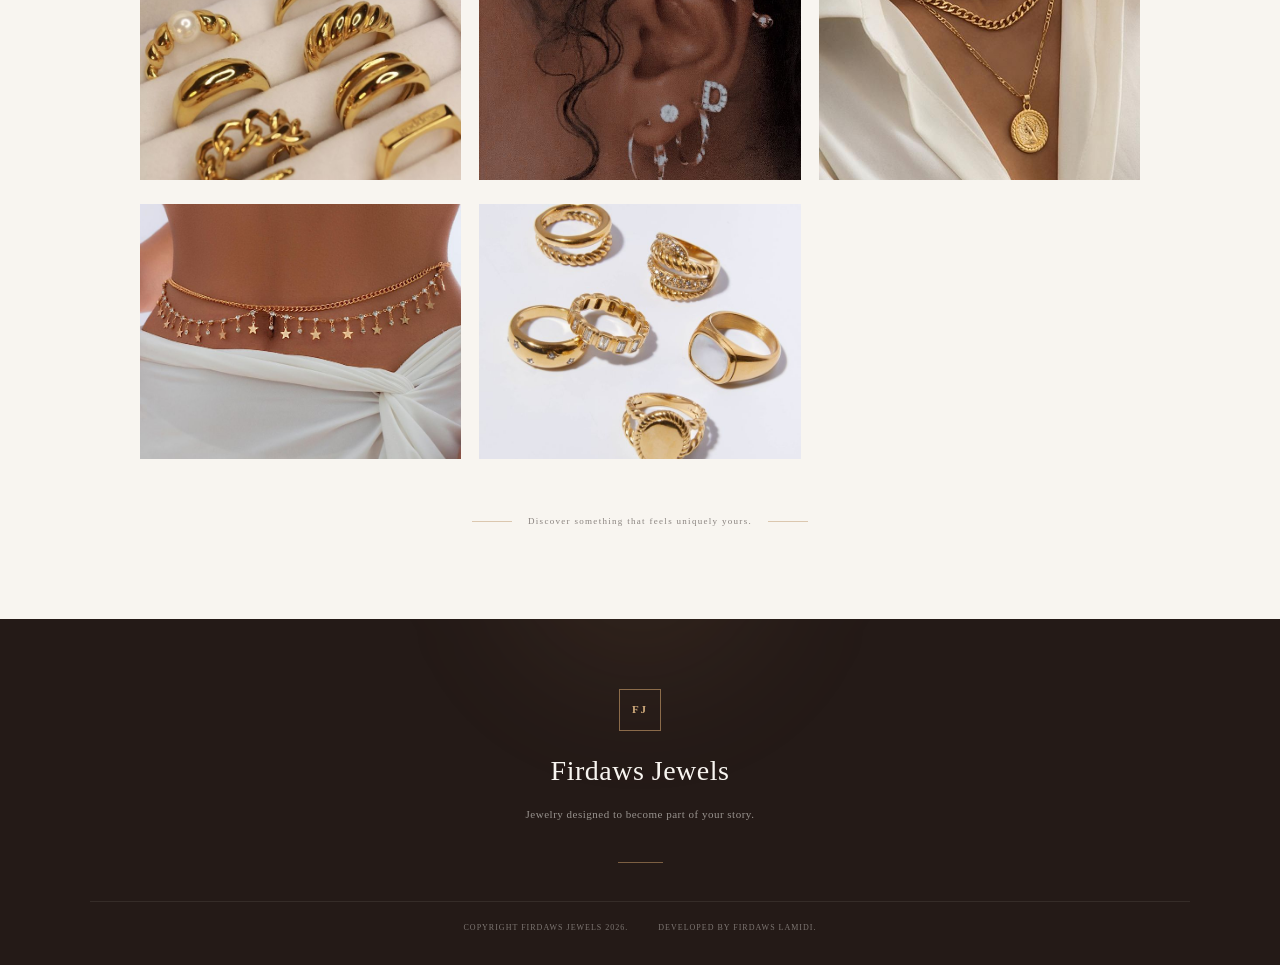
==== commit 343069d2: "Redesign jewelry website with responsive luxury layout" ====
--- a/index.html
+++ b/index.html
@@ -2,166 +2,511 @@
 <html lang="en">
   <head>
     <meta charset="UTF-8" />
-    <meta name="viewport" content="width=device-width, initial-scale=1.0" />
+
+    <meta
+      name="viewport"
+      content="width=device-width, initial-scale=1.0"
+    />
+
     <title>Firdaws Jewels</title>
+
     <meta
       name="description"
-      content="Firdaws Jewels is a family-owned business that has been providing high-quality jewelry for over 5 years. Our mission is to offer our customers unique and beautiful pieces that they can cherish for a lifetime."
+      content="Firdaws Jewels is a family-owned business that has been providing high-quality jewelry for over 5 years. Discover unique and beautiful pieces designed to become part of your most memorable moments."
     />
+
     <link rel="stylesheet" href="css/global.css" />
     <link rel="stylesheet" href="css/home.css" />
   </head>
+
   <body>
+
+    <!-- =====================================================
+         HERO
+    ====================================================== -->
+
     <header class="hero-section">
+
       <nav class="navbar">
         <ul class="nav-links">
-          <li><a href="index.html" class="active">Home</a></li>
-          <li><a href="#about-us">About Us</a></li>
-          <li><a href="page/contactus.html">Contact Us</a></li>
+
+          <li>
+            <a href="index.html" class="active">
+              Home
+            </a>
+          </li>
+
+          <li>
+            <a href="#about-us">
+              About Us
+            </a>
+          </li>
+
+          <li>
+            <a href="page/contactus.html">
+              Contact Us
+            </a>
+          </li>
+
         </ul>
       </nav>
+
+
       <section class="hero-content">
-        <h1>Welcome to Firdaws Jewels</h1>
-        <h2>Your one-stop shop for unique and beautiful jewelry!</h2>
-        <button>Shop Now</button>
+
+        <p class="hero-eyebrow">
+          FIRDAWS JEWELS · TIMELESS COLLECTIONS
+        </p>
+
+        <h1>
+          Jewelry that<br />
+          becomes a memory.
+        </h1>
+
+        <div class="hero-divider"></div>
+
+        <h2>
+          Discover unique pieces designed to celebrate
+          the moments you never want to forget.
+        </h2>
+
+        <a
+          href="#product-gallery"
+          class="shop-now"
+        >
+          <span>Explore Collection</span>
+          <span class="shop-arrow">→</span>
+        </a>
+
       </section>
+
+
+      <div class="hero-scroll">
+        <span>Scroll to discover</span>
+        <span class="scroll-line"></span>
+      </div>
+
     </header>
+
+
     <main class="main-content">
+
+
+      <!-- =====================================================
+           WHAT WE SELL
+      ====================================================== -->
+
       <section class="what-we-sell">
-        <h2>What We Sell</h2>
+
+        <h2>
+          What We Sell
+        </h2>
+
         <div class="product-categories">
+
           <article>
-            <img src="images/BraceletIcon.png" alt="Bracelet Icon" />
-            <h3>Bracelets</h3>
+            <img
+              src="images/BraceletIcon.png"
+              alt="Bracelet Icon"
+            />
+
+            <h3>
+              Bracelets
+            </h3>
           </article>
+
+
           <article>
-            <img src="images/NecklaceIcon.png" alt="Necklace Icon" />
-            <h3>Necklaces</h3>
+            <img
+              src="images/NecklaceIcon.png"
+              alt="Necklace Icon"
+            />
+
+            <h3>
+              Necklaces
+            </h3>
           </article>
+
+
           <article>
-            <img src="images/RingIcon.png" alt="Ring Icon" />
-            <h3>Rings</h3>
+            <img
+              src="images/RingIcon.png"
+              alt="Ring Icon"
+            />
+
+            <h3>
+              Rings
+            </h3>
           </article>
+
+
           <article>
-            <img src="images/EarringsIcon.png" alt="Earring Icon" />
-            <h3>Earrings</h3>
+            <img
+              src="images/EarringsIcon.png"
+              alt="Earring Icon"
+            />
+
+            <h3>
+              Earrings
+            </h3>
           </article>
+
+
           <article>
-            <img src="images/AnkletIcon.png" alt="Anklet Icon" />
-            <h3>Anklets</h3>
+            <img
+              src="images/AnkletIcon.png"
+              alt="Anklet Icon"
+            />
+
+            <h3>
+              Anklets
+            </h3>
           </article>
+
+
           <article>
-            <img src="images/WaistchainIcon.png" alt="Waist Chain Icon" />
-            <h3>Waist Chains</h3>
+            <img
+              src="images/WaistchainIcon.png"
+              alt="Waist Chain Icon"
+            />
+
+            <h3>
+              Waist Chains
+            </h3>
           </article>
+
         </div>
+
       </section>
-      <section class="about-us" id="about-us">
-        <div class="about-us-text">
-          <h2>About Us</h2>
-          <p>
-            <span class="bolder">Firdaws Jewels</span> is a family-owned
-            business that has been providing high-quality jewelry for over
-            <span class="bolder">5 years</span>.
+
+
+      <!-- =====================================================
+           ABOUT US
+      ====================================================== -->
+
+      <section
+        class="about-us"
+        id="about-us"
+      >
+
+        <div class="about-us-visual">
+
+          <img
+            src="images/about-us.jpeg"
+            alt="Firdaws Jewels"
+          />
+
+          <div class="about-image-label">
+
+            <span>
+              FJ
+            </span>
+
+            <p>
+              Firdaws Jewels
+            </p>
+
+          </div>
+
+        </div>
+
+
+        <div class="about-us-content">
+
+          <p class="about-eyebrow">
+            ABOUT FIRDAWS
           </p>
-          <p>
-            <strong>Our mission</strong> is to offer our customers unique and
-            beautiful pieces that they can cherish for a lifetime.
+
+          <h2>
+            More than<br />
+            something you wear.
+          </h2>
+
+          <div class="about-divider"></div>
+
+          <p class="about-lead">
+            Jewelry has a way of becoming part of our stories —
+            a gift, a celebration, a tradition, or a quiet reminder
+            of someone special.
           </p>
-          <p>
-            Over the years, we have built a reputation for excellence and
-            customer satisfaction, and we are proud to serve our community with
-            the <span class="bolder">finest jewelry</span> selections.
+
+          <p class="about-text">
+            At <strong>Firdaws Jewels</strong>, we have spent over
+            <strong>5 years</strong> bringing together beautiful,
+            distinctive pieces for people who want their jewelry
+            to feel personal and meaningful.
           </p>
+
+          <p class="about-text">
+            As a family-owned business, we care about the details
+            that turn a beautiful piece into something you will
+            want to keep close for years to come.
+          </p>
+
+          <div class="about-signature">
+
+            <span class="about-signature-line"></span>
+
+            <span>
+              Crafted for your moments
+            </span>
+
+          </div>
+
         </div>
-        <img src="images/about-us.jpeg" alt="Members of Firdaws Jewels" />
+
       </section>
-      <section class="product-gallery">
-        <h2>Shop Our Limited Edition</h2>
-        <div class="product-gallery-grid">
-          <figure>
-            <img
-              src="images/product-one.jpeg"
-              alt="Gold rings worn on fingers"
-            />
-          </figure>
-          <figure>
-            <img
-              src="images/product-two.jpeg"
-              alt="Gold rings, earrings and chain on a table"
-            />
-          </figure>
-          <figure>
-            <img
-              src="images/product-three.jpeg"
-              alt="Silver chains worn on neck and silver rings on finger"
-            />
-          </figure>
-          <figure>
-            <img
-              src="images/product-four.jpeg"
-              alt="Gold rings worn on fingers"
-            />
-          </figure>
-          <figure>
-            <img
-              src="images/product-five.jpeg"
-              alt="Gold earrings showcased on a foam"
-            />
-          </figure>
-          <figure>
-            <img src="images/product-six.jpeg" alt="Bracelets worn on wrist" />
-          </figure>
-          <figure>
-            <img
-              src="images/product-seven.jpeg"
-              alt="Earrings placed on a white silk cloth"
-            />
-          </figure>
-          <figure>
-            <img
-              src="images/product-eight.jpeg"
-              alt="Bracelets worn on wrist and rings worn on finger"
-            />
-          </figure>
-          <figure>
-            <img
-              src="images/product-nine.jpeg"
-              alt="Multiple anklets worn on ankle"
-            />
-          </figure>
-          <figure>
-            <img
-              src="images/product-ten.jpeg"
-              alt="Gold rings arranged in a ring holder"
-            />
-          </figure>
-          <figure>
-            <img src="images/product-eleven.jpeg" alt="Silver ear piercings" />
-          </figure>
-          <figure>
-            <img
-              src="images/product-twelve.jpeg"
-              alt="Gold chains worn on neck"
-            />
-          </figure>
-          <figure>
-            <img
-              src="images/product-thirteen.jpeg"
-              alt="Waist chain worn on waist"
-            />
-          </figure>
-          <figure>
-            <img
-              src="images/product-fourteen.jpeg"
-              alt="Multiple gold rings showcased on a white table"
-            />
-          </figure>
-        </div>
-      </section>
-    </main>
+<section class="product-gallery" id="product-gallery">
+
+  <div class="gallery-heading">
+
+    <p class="gallery-eyebrow">
+      THE COLLECTION
+    </p>
+
+    <h2>
+      Pieces made to<br />
+      be remembered.
+    </h2>
+
+    <p class="gallery-intro">
+      A selection of distinctive pieces for everyday elegance,
+      meaningful gifts, and moments worth keeping close.
+    </p>
+
+  </div>
+
+
+  <div class="product-gallery-grid">
+
+    <figure class="gallery-item gallery-item-large">
+      <img
+        src="images/product-one.jpeg"
+        alt="Gold rings worn on fingers"
+      />
+
+      <figcaption>
+        <span>01</span>
+        Rings
+      </figcaption>
+    </figure>
+
+
+    <figure class="gallery-item">
+      <img
+        src="images/product-two.jpeg"
+        alt="Gold jewelry arranged on a table"
+      />
+
+      <figcaption>
+        <span>02</span>
+        Jewelry
+      </figcaption>
+    </figure>
+
+
+    <figure class="gallery-item">
+      <img
+        src="images/product-three.jpeg"
+        alt="Silver necklaces and rings"
+      />
+
+      <figcaption>
+        <span>03</span>
+        Necklaces
+      </figcaption>
+    </figure>
+
+
+    <figure class="gallery-item gallery-item-tall">
+      <img
+        src="images/product-four.jpeg"
+        alt="Gold rings worn on fingers"
+      />
+
+      <figcaption>
+        <span>04</span>
+        Rings
+      </figcaption>
+    </figure>
+
+
+    <figure class="gallery-item">
+      <img
+        src="images/product-five.jpeg"
+        alt="Gold earrings displayed on a jewelry holder"
+      />
+
+      <figcaption>
+        <span>05</span>
+        Earrings
+      </figcaption>
+    </figure>
+
+
+    <figure class="gallery-item gallery-item-wide">
+      <img
+        src="images/product-six.jpeg"
+        alt="Bracelets worn on wrist"
+      />
+
+      <figcaption>
+        <span>06</span>
+        Bracelets
+      </figcaption>
+    </figure>
+
+
+    <figure class="gallery-item">
+      <img
+        src="images/product-seven.jpeg"
+        alt="Earrings displayed on fabric"
+      />
+
+      <figcaption>
+        <span>07</span>
+        Earrings
+      </figcaption>
+    </figure>
+
+
+    <figure class="gallery-item">
+      <img
+        src="images/product-eight.jpeg"
+        alt="Bracelets and rings worn together"
+      />
+
+      <figcaption>
+        <span>08</span>
+        Bracelets
+      </figcaption>
+    </figure>
+
+
+    <figure class="gallery-item gallery-item-tall">
+      <img
+        src="images/product-nine.jpeg"
+        alt="Multiple anklets worn on ankle"
+      />
+
+      <figcaption>
+        <span>09</span>
+        Anklets
+      </figcaption>
+    </figure>
+
+
+    <figure class="gallery-item">
+      <img
+        src="images/product-ten.jpeg"
+        alt="Gold rings displayed in a jewelry holder"
+      />
+
+      <figcaption>
+        <span>10</span>
+        Rings
+      </figcaption>
+    </figure>
+
+
+    <figure class="gallery-item">
+      <img
+        src="images/product-eleven.jpeg"
+        alt="Silver ear jewelry"
+      />
+
+      <figcaption>
+        <span>11</span>
+        Earrings
+      </figcaption>
+    </figure>
+
+
+    <figure class="gallery-item gallery-item-wide">
+      <img
+        src="images/product-twelve.jpeg"
+        alt="Gold necklaces worn around the neck"
+      />
+
+      <figcaption>
+        <span>12</span>
+        Necklaces
+      </figcaption>
+    </figure>
+
+
+    <figure class="gallery-item">
+      <img
+        src="images/product-thirteen.jpeg"
+        alt="Waist chain worn around the waist"
+      />
+
+      <figcaption>
+        <span>13</span>
+        Waist Chains
+      </figcaption>
+    </figure>
+
+
+    <figure class="gallery-item gallery-item-large">
+      <img
+        src="images/product-fourteen.jpeg"
+        alt="Gold rings displayed together"
+      />
+
+      <figcaption>
+        <span>14</span>
+        Rings
+      </figcaption>
+    </figure>
+
+  </div>
+
+
+  <div class="gallery-footer">
+
+    <span class="gallery-footer-line"></span>
+
+    <p>
+      Discover something that feels uniquely yours.
+    </p>
+
+    <span class="gallery-footer-line"></span>
+
+  </div>
+
+</section>
+
+    <!-- =====================================================
+         FOOTER
+    ====================================================== -->
+
     <footer class="footer-content">
-      <p>Copyright Firdaws Jewels 2026. Developed by Firdaws Lamidi.</p>
-    </footer>
-  </body>
-</html>
+
+  <div class="footer-brand">
+    <span class="footer-monogram">FJ</span>
+
+    <h2>Firdaws Jewels</h2>
+
+    <p>
+      Jewelry designed to become part of your story.
+    </p>
+  </div>
+
+
+  <div class="footer-divider"></div>
+
+
+  <div class="footer-bottom">
+
+    <p>
+      Copyright Firdaws Jewels 2026.
+    </p>
+
+    <p>
+      Developed by Firdaws Lamidi.
+    </p>
+
+  </div>
+
+</footer>
--- a/css/global.css
+++ b/css/global.css
@@ -1,64 +1,299 @@
+/* ========================================
+   GLOBAL RESET
+======================================== */
+
 * {
   box-sizing: border-box;
   margin: 0;
   padding: 0;
 }
+
+html {
+  scroll-behavior: smooth;
+}
+
 body {
-  font-family: Cambria, Cochin, Georgia, Times, "Times New Roman", serif;
+  font-family: Cambria, Cochin, Georgia, "Times New Roman", serif;
+  background-color: #f8f5f0;
+  color: #241a17;
+  line-height: 1.6;
+  overflow-x: hidden;
+}
+
+img {
+  display: block;
+  max-width: 100%;
+}
+
+a {
+  color: inherit;
 }
 
 .bolder {
-  font-weight: bold;
-}
+  font-weight: 700;
+}
+
+
+/* ========================================
+   HERO SECTION FOUNDATION
+======================================== */
 
 .hero-section {
-  height: 100vh;
+  position: relative;
+
+  min-height: 100vh;
+
   background-image: url("../images/landing-page-2.jpeg");
   background-size: cover;
   background-position: center;
-}
+
+  overflow: hidden;
+
+  animation:
+    heroImage 18s
+    ease-out
+    forwards;
+}
+
+
+/* ========================================
+   NAVBAR
+======================================== */
 
 .navbar {
+  position: fixed;
+
+  top: 0;
+  left: 0;
+
+  width: 100%;
+
   display: flex;
   justify-content: center;
-  padding: 20px;
-  width: 100%;
-  position: fixed;
-  top: 0;
-  background-color: rgba(159, 118, 76, 0.3);
+
+  padding: 24px 30px;
+
+  background: rgba(248, 245, 240, 0.72);
+
+  backdrop-filter: blur(14px);
+  -webkit-backdrop-filter: blur(14px);
+
+  border-bottom: 1px solid
+    rgba(183, 142, 96, 0.25);
+
   z-index: 1000;
-}
+
+  animation:
+    navbarReveal
+    1s
+    cubic-bezier(0.22, 1, 0.36, 1)
+    forwards;
+
+  transition:
+    background-color 0.5s ease,
+    border-color 0.5s ease,
+    padding 0.5s ease,
+    box-shadow 0.5s ease;
+}
+
+
+/* ========================================
+   NAVIGATION LINKS
+======================================== */
 
 .nav-links {
   display: flex;
+
+  align-items: center;
+  justify-content: center;
+
+  gap: 42px;
+
   list-style: none;
-  gap: 20px;
 }
 
 .nav-links a {
+  position: relative;
+
+  padding: 5px 0;
+
+  color: #241a17;
+
   text-decoration: none;
-  color: #251b1b;
-  font-size: 18px;
-  font-weight: bold;
+
+  font-size: 16px;
+  font-weight: 600;
+
+  letter-spacing: 0.8px;
+
+  transition:
+    color 0.4s ease,
+    letter-spacing 0.4s ease;
+}
+
+
+/* Gold animated underline */
+
+.nav-links a::after {
+  content: "";
+
+  position: absolute;
+
+  left: 50%;
+  bottom: -5px;
+
+  width: 0;
+  height: 1px;
+
+  background-color: #b78e60;
+
+  transform: translateX(-50%);
+
+  transition:
+    width 0.45s
+    cubic-bezier(0.22, 1, 0.36, 1);
 }
 
 .nav-links a:hover {
-  text-decoration: underline;
+  color: #b78e60;
+
+  letter-spacing: 1.2px;
+}
+
+.nav-links a:hover::after {
+  width: 100%;
 }
 
 .nav-links .active {
-  text-decoration: underline;
-}
+  color: #b78e60;
+}
+
+.nav-links .active::after {
+  width: 100%;
+}
+
+
+/* ========================================
+   FOOTER
+======================================== */
 
 .footer-content {
-  background-color: #141414;
-  color: #fff;
-  padding: 20px 30px;
+  width: 100%;
+
+  padding: 30px;
+
   text-align: center;
-  width: 100%;
+
+  background-color: #241a17;
+
+  color: #f8f5f0;
 }
 
 .footer-content p {
-  font-size: 16px;
-  line-height: 1.5em;
-}
+  font-size: 15px;
+
+  line-height: 1.6;
+}
+
+
+/* ========================================
+   HERO IMAGE ANIMATION
+======================================== */
+
+@keyframes heroImage {
+  from {
+    background-size: 100%;
+
+    background-position:
+      center center;
+  }
+
+  to {
+    background-size: 106%;
+
+    background-position:
+      center center;
+  }
+}
+
+
+/* ========================================
+   NAVBAR ENTRANCE
+======================================== */
+
+@keyframes navbarReveal {
+  from {
+    opacity: 0;
+
+    transform:
+      translateY(-20px);
+  }
+
+  to {
+    opacity: 1;
+
+    transform:
+      translateY(0);
+  }
+}
+
+
+/* ========================================
+   TABLET
+======================================== */
+
+@media (max-width: 768px) {
+  .navbar {
+    padding: 20px;
+  }
+
+  .nav-links {
+    gap: 28px;
+  }
+
+  .nav-links a {
+    font-size: 15px;
+  }
+}
+
+
+/* ========================================
+   SMALL MOBILE
+======================================== */
+
+@media (max-width: 480px) {
+  .navbar {
+    padding: 18px 15px;
+  }
+
+  .nav-links {
+    gap: 20px;
+  }
+
+  .nav-links a {
+    font-size: 14px;
+
+    letter-spacing: 0.4px;
+  }
+}
+
+
+/* ========================================
+   REDUCED MOTION
+======================================== */
+
+@media (prefers-reduced-motion: reduce) {
+  html {
+    scroll-behavior: auto;
+  }
+
+  *,
+  *::before,
+  *::after {
+    animation-duration: 0.01ms !important;
+
+    animation-iteration-count: 1 !important;
+
+    transition-duration: 0.01ms !important;
+  }
+}
--- a/css/home.css
+++ b/css/home.css
@@ -1,218 +1,1701 @@
+ /* =========================================================
+   FIRDAWS JEWELS — HOME PAGE
+   Luxury / Editorial Jewelry Design
+   ========================================================= */
+
+
+/* =========================================================
+   HERO SECTION
+   ========================================================= */
+
+.hero-section {
+  position: relative;
+
+  min-height: 100vh;
+
+  display: flex;
+  align-items: center;
+  justify-content: center;
+
+  background-image:
+    linear-gradient(
+      90deg,
+      rgba(36, 26, 23, 0.76),
+      rgba(36, 26, 23, 0.38),
+      rgba(36, 26, 23, 0.18)
+    ),
+    url("../images/landing-page-2.jpeg");
+
+  background-size: cover;
+  background-position: center;
+
+  overflow: hidden;
+
+  animation:
+    heroImage 18s ease-out forwards;
+}
+
+
+/* =========================================================
+   HERO CONTENT
+   ========================================================= */
+
 .hero-content {
+  position: relative;
+
+  z-index: 2;
+
+  width: min(760px, 90%);
+
+  margin-top: 45px;
+
+  color: #f8f5f0;
+
+  text-align: center;
+
+  animation:
+    heroContentReveal 1.2s
+    cubic-bezier(0.22, 1, 0.36, 1)
+    0.2s
+    both;
+}
+
+.hero-eyebrow {
+  margin-bottom: 20px;
+
+  color: #d2ad7d;
+
+  font-size: 10px;
+
+  font-weight: 600;
+
+  letter-spacing: 4px;
+
+  text-transform: uppercase;
+}
+
+.hero-content h1 {
+  margin: 0;
+
+  color: #f8f5f0;
+
+  font-size:
+    clamp(46px, 6vw, 78px);
+
+  font-weight: 400;
+
+  line-height: 1;
+
+  letter-spacing: -2px;
+}
+
+.hero-divider {
+  width: 52px;
+
+  height: 1px;
+
+  margin:
+    27px auto 23px;
+
+  background-color: #b78e60;
+}
+
+.hero-content h2 {
+  max-width: 520px;
+
+  margin: 0 auto;
+
+  color:
+    rgba(248, 245, 240, 0.76);
+
+  font-size: 15px;
+
+  font-weight: 400;
+
+  line-height: 1.7;
+}
+
+
+/* =========================================================
+   HERO BUTTON
+   ========================================================= */
+
+.shop-now {
+  position: relative;
+
+  display: inline-flex;
+
+  align-items: center;
+  justify-content: center;
+
+  gap: 15px;
+
+  margin-top: 32px;
+
+  padding:
+    13px 21px;
+
+  color: #241a17;
+
+  background-color: #f8f5f0;
+
+  text-decoration: none;
+
+  font-size: 9px;
+
+  font-weight: 600;
+
+  letter-spacing: 1.8px;
+
+  text-transform: uppercase;
+
+  overflow: hidden;
+
+  transition:
+    color 0.4s ease,
+    transform 0.4s ease;
+}
+
+.shop-now::before {
+  content: "";
+
+  position: absolute;
+
+  inset: 0;
+
+  background-color: #b78e60;
+
+  transform:
+    translateX(-101%);
+
+  transition:
+    transform 0.5s
+    cubic-bezier(0.22, 1, 0.36, 1);
+}
+
+.shop-now span {
+  position: relative;
+
+  z-index: 1;
+}
+
+.shop-now:hover {
+  color: #f8f5f0;
+
+  transform:
+    translateY(-3px);
+}
+
+.shop-now:hover::before {
+  transform:
+    translateX(0);
+}
+
+.shop-arrow {
+  font-size: 15px;
+
+  transition:
+    transform 0.4s ease;
+}
+
+.shop-now:hover .shop-arrow {
+  transform:
+    translateX(5px);
+}
+
+
+/* =========================================================
+   HERO SCROLL INDICATOR
+   ========================================================= */
+
+.hero-scroll {
+  position: absolute;
+
+  left: 50%;
+
+  bottom: 24px;
+
+  z-index: 3;
+
   display: flex;
+
   flex-direction: column;
-  align-items: start;
-  justify-content: center;
-  gap: 20px;
-  padding: 0 20px;
-  height: 100%;
-  color: #141414;
-}
-
-.hero-content h1 {
-  font-size: 38px;
-  font-weight: 700;
-  color: #141414;
-}
-
-.hero-content h2 {
-  font-weight: 500;
-  font-size: 18px;
-  color: #141414;
-}
-
-.hero-content button {
-  padding: 12px 24px;
-  font-size: 16px;
-  font-weight: 600;
-  background-color: #251b1b;
-  color: #fff;
-  border: none;
-  cursor: pointer;
-}
-
-.hero-content button:hover {
-  background-color: #3e2c2c;
-}
-
-.main-content {
-  background-color: #fff;
-}
+
+  align-items: center;
+
+  gap: 8px;
+
+  color:
+    rgba(248, 245, 240, 0.7);
+
+  transform:
+    translateX(-50%);
+}
+
+.hero-scroll span:first-child {
+  font-size: 8px;
+
+  letter-spacing: 2px;
+
+  text-transform: uppercase;
+}
+
+.scroll-line {
+  width: 1px;
+
+  height: 36px;
+
+  background-color: #b78e60;
+
+  animation:
+    scrollLine 2s ease-in-out infinite;
+}
+
+
+/* =========================================================
+   WHAT WE SELL
+   ========================================================= */
 
 .what-we-sell {
-  display: flex;
-  flex-direction: column;
-  align-items: center;
-  gap: 50px;
   width: 100%;
-  margin: 30px 0;
+
+  padding:
+    95px 7vw;
+
+  background-color: #f8f5f0;
+
+  text-align: center;
 }
 
 .what-we-sell h2 {
-  font-size: 25px;
-  font-weight: 600;
-  color: #251b1b;
-  text-align: center;
-}
+  margin-bottom: 52px;
+
+  color: #241a17;
+
+  font-size:
+    clamp(28px, 3.5vw, 40px);
+
+  font-weight: 400;
+
+  letter-spacing: -0.5px;
+}
+
+.what-we-sell h2::before {
+  content: "";
+
+  display: block;
+
+  width: 38px;
+
+  height: 1px;
+
+  margin:
+    0 auto 16px;
+
+  background-color: #b78e60;
+}
+
+
+/* =========================================================
+   CATEGORY CARDS
+   ========================================================= */
 
 .product-categories {
   width: 100%;
+
+  max-width: 1050px;
+
+  margin: 0 auto;
+
+  display: grid;
+
+  grid-template-columns:
+    repeat(6, 1fr);
+
+  gap: 13px;
+}
+
+.product-categories article {
+  position: relative;
+
+  min-height: 165px;
+
+  padding:
+    25px 10px;
+
   display: flex;
-  gap: 20px;
-  flex-wrap: wrap;
-  justify-content: space-around;
-  padding: 0 10px;
-}
-
-.product-categories article {
+
+  flex-direction: column;
+
+  align-items: center;
+
+  justify-content: center;
+
+  background-color: #ffffff;
+
+  border:
+    1px solid
+    rgba(183, 142, 96, 0.18);
+
+  transition:
+    transform 0.4s ease,
+    box-shadow 0.4s ease,
+    border-color 0.4s ease;
+}
+
+
+/* Decorative corners */
+
+.product-categories article::before {
+  content: "";
+
+  position: absolute;
+
+  top: 9px;
+
+  left: 9px;
+
+  width: 14px;
+
+  height: 14px;
+
+  border-top:
+    1px solid #b78e60;
+
+  border-left:
+    1px solid #b78e60;
+
+  opacity: 0;
+
+  transition:
+    opacity 0.3s ease;
+}
+
+.product-categories article::after {
+  content: "";
+
+  position: absolute;
+
+  right: 9px;
+
+  bottom: 9px;
+
+  width: 14px;
+
+  height: 14px;
+
+  border-right:
+    1px solid #b78e60;
+
+  border-bottom:
+    1px solid #b78e60;
+
+  opacity: 0;
+
+  transition:
+    opacity 0.3s ease;
+}
+
+
+/* Category icon */
+
+.product-categories img {
+  width: 45px;
+
+  height: 45px;
+
+  object-fit: contain;
+
+  margin-bottom: 17px;
+
+  transition:
+    transform 0.4s ease;
+}
+
+
+/* Category title */
+
+.product-categories h3 {
+  color: #241a17;
+
+  font-size: 12px;
+
+  font-weight: 600;
+
+  letter-spacing: 1px;
+
+  text-transform: uppercase;
+
+  transition:
+    color 0.3s ease;
+}
+
+
+/* Category hover */
+
+.product-categories article:hover {
+  transform:
+    translateY(-5px);
+
+  border-color:
+    rgba(183, 142, 96, 0.5);
+
+  box-shadow:
+    0 12px 25px
+    rgba(36, 26, 23, 0.08);
+}
+
+.product-categories article:hover::before,
+.product-categories article:hover::after {
+  opacity: 1;
+}
+
+.product-categories article:hover img {
+  transform:
+    translateY(-3px)
+    scale(1.05);
+}
+
+.product-categories article:hover h3 {
+  color: #b78e60;
+}
+
+
+/* =========================================================
+   ABOUT SECTION
+   ========================================================= */
+
+.about-us {
+  width: 100%;
+
+  min-height: 540px;
+
+  display: grid;
+
+  grid-template-columns:
+    40% 60%;
+
+  background-color: #241a17;
+}
+
+
+/* =========================================================
+   ABOUT IMAGE
+   ========================================================= */
+
+.about-us-visual {
+  position: relative;
+
+  height: 540px;
+
+  overflow: hidden;
+
+  background-color: #b78e60;
+}
+
+.about-us-visual img {
+  width: 100%;
+
+  height: 100%;
+
+  object-fit: cover;
+
+  object-position: center;
+
+  transition:
+    transform 0.9s ease,
+    filter 0.7s ease;
+}
+
+.about-us:hover .about-us-visual img {
+  transform:
+    scale(1.02);
+
+  filter:
+    brightness(0.93);
+}
+
+
+/* Image frame */
+
+.about-us-visual::after {
+  content: "";
+
+  position: absolute;
+
+  inset: 20px;
+
+  border:
+    1px solid
+    rgba(248, 245, 240, 0.42);
+
+  pointer-events: none;
+}
+
+
+/* =========================================================
+   ABOUT IMAGE LABEL
+   ========================================================= */
+
+.about-image-label {
+  position: absolute;
+
+  left: 34px;
+
+  bottom: 34px;
+
+  z-index: 2;
+
+  color: #f8f5f0;
+}
+
+.about-image-label span {
+  display: block;
+
+  margin-bottom: 5px;
+
+  color: #d2ad7d;
+
+  font-size: 9px;
+
+  font-weight: 600;
+
+  letter-spacing: 3px;
+}
+
+.about-image-label p {
+  margin: 0;
+
+  font-size: 10px;
+
+  letter-spacing: 1.7px;
+
+  text-transform: uppercase;
+}
+
+
+/* =========================================================
+   ABOUT CONTENT
+   ========================================================= */
+
+.about-us-content {
+  position: relative;
+
   display: flex;
+
   flex-direction: column;
+
+  justify-content: center;
+
+  padding:
+    70px 7vw;
+
+  overflow: hidden;
+}
+
+
+/* Decorative glow */
+
+.about-us-content::before {
+  content: "";
+
+  position: absolute;
+
+  width: 300px;
+
+  height: 300px;
+
+  right: -150px;
+
+  top: -150px;
+
+  border-radius: 50%;
+
+  background:
+    rgba(183, 142, 96, 0.06);
+
+  filter:
+    blur(65px);
+
+  pointer-events: none;
+}
+
+
+/* Eyebrow */
+
+.about-eyebrow {
+  position: relative;
+
+  margin:
+    0 0 16px;
+
+  color: #b78e60;
+
+  font-size: 9px;
+
+  font-weight: 600;
+
+  letter-spacing: 3px;
+
+  text-transform: uppercase;
+}
+
+
+/* Heading */
+
+.about-us-content h2 {
+  position: relative;
+
+  max-width: 500px;
+
+  margin: 0;
+
+  color: #f8f5f0;
+
+  font-size:
+    clamp(36px, 3.8vw, 54px);
+
+  font-weight: 400;
+
+  line-height: 1.05;
+
+  letter-spacing: -1.5px;
+}
+
+
+/* Divider */
+
+.about-divider {
+  width: 48px;
+
+  height: 1px;
+
+  margin:
+    24px 0 21px;
+
+  background-color: #b78e60;
+}
+
+
+/* Lead paragraph */
+
+.about-lead {
+  max-width: 480px;
+
+  margin:
+    0 0 15px;
+
+  color: #f8f5f0;
+
+  font-size: 16px;
+
+  line-height: 1.6;
+}
+
+
+/* Supporting text */
+
+.about-text {
+  max-width: 480px;
+
+  margin:
+    0 0 11px;
+
+  color:
+    rgba(248, 245, 240, 0.58);
+
+  font-size: 12.5px;
+
+  line-height: 1.75;
+}
+
+.about-text strong {
+  color:
+    rgba(248, 245, 240, 0.88);
+
+  font-weight: 600;
+}
+
+
+/* Signature */
+
+.about-signature {
+  display: flex;
+
   align-items: center;
-  gap: 10px;
-  width: 150px;
-  padding: 20px;
-  border-radius: 10px;
-  box-shadow: 0 4px 6px rgba(0, 0, 0, 0.1);
-}
-
-.product-categories img {
-  width: 50px;
-}
-.product-categories h3 {
-  font-size: 16px;
+
+  gap: 11px;
+
+  margin-top: 19px;
+
+  color: #b78e60;
+
+  font-size: 8px;
+
   font-weight: 600;
-  color: #251b1b;
+
+  letter-spacing: 1.7px;
+
+  text-transform: uppercase;
+}
+
+.about-signature-line {
+  width: 27px;
+
+  height: 1px;
+
+  background-color: #b78e60;
+}
+
+
+/* =========================================================
+   COLLECTION SECTION
+   CLEAN EDITORIAL GRID
+   ========================================================= */
+
+.product-gallery {
+  position: relative;
+
+  width: 100%;
+
+  padding:
+    100px 7vw 90px;
+
+  background-color: #f8f5f0;
+
+  overflow: hidden;
+}
+
+
+/* =========================================================
+   COLLECTION HEADING
+   ========================================================= */
+
+.gallery-heading {
+  position: relative;
+
+  z-index: 2;
+
+  max-width: 650px;
+
+  margin:
+    0 auto 55px;
+
   text-align: center;
 }
 
-.about-us {
+.gallery-eyebrow {
+  margin-bottom: 14px;
+
+  color: #b78e60;
+
+  font-size: 8px;
+
+  font-weight: 600;
+
+  letter-spacing: 3.5px;
+
+  text-transform: uppercase;
+}
+
+.gallery-heading h2 {
+  margin: 0;
+
+  color: #241a17;
+
+  font-size:
+    clamp(36px, 4.2vw, 56px);
+
+  font-weight: 400;
+
+  line-height: 1.05;
+
+  letter-spacing: -1.3px;
+}
+
+.gallery-intro {
+  max-width: 480px;
+
+  margin:
+    20px auto 0;
+
+  color:
+    rgba(36, 26, 23, 0.58);
+
+  font-size: 13px;
+
+  line-height: 1.75;
+}
+
+
+/* =========================================================
+   COLLECTION GRID
+   ========================================================= */
+
+.product-gallery-grid {
+  position: relative;
+
+  z-index: 2;
+
+  width: 100%;
+
+  max-width: 1000px;
+
+  margin: 0 auto;
+
+  display: grid;
+
+  grid-template-columns:
+    repeat(3, 1fr);
+
+  gap:
+    24px 18px;
+}
+
+
+/* =========================================================
+   PRODUCT CARD
+   ========================================================= */
+
+.gallery-item {
+  position: relative;
+
+  width: 100%;
+
+  height: 255px;
+
+  margin: 0;
+
+  overflow: hidden;
+
+  background-color: #ede3d5;
+
+  cursor: pointer;
+}
+
+
+/* IMPORTANT:
+   Remove the old uneven masonry sizing */
+
+.gallery-item-large,
+.gallery-item-tall,
+.gallery-item-wide {
+  grid-column: auto;
+
+  grid-row: auto;
+}
+
+
+/* =========================================================
+   PRODUCT IMAGE
+   ========================================================= */
+
+.gallery-item img {
+  width: 100%;
+
+  height: 100%;
+
+  object-fit: cover;
+
+  transition:
+    transform 0.8s
+    cubic-bezier(0.22, 1, 0.36, 1),
+    filter 0.6s ease;
+}
+
+
+/* =========================================================
+   IMAGE OVERLAY
+   ========================================================= */
+
+.gallery-item::before {
+  content: "";
+
+  position: absolute;
+
+  inset: 0;
+
+  z-index: 1;
+
+  background:
+    linear-gradient(
+      to top,
+      rgba(36, 26, 23, 0.78),
+      rgba(36, 26, 23, 0.05) 65%
+    );
+
+  opacity: 0;
+
+  transition:
+    opacity 0.45s ease;
+}
+
+
+/* =========================================================
+   IMAGE FRAME
+   ========================================================= */
+
+.gallery-item::after {
+  content: "";
+
+  position: absolute;
+
+  inset: 10px;
+
+  z-index: 2;
+
+  border:
+    1px solid
+    rgba(248, 245, 240, 0.55);
+
+  opacity: 0;
+
+  transform:
+    scale(0.97);
+
+  transition:
+    opacity 0.4s ease,
+    transform 0.4s ease;
+}
+
+
+/* =========================================================
+   PRODUCT CAPTION
+   ========================================================= */
+
+.gallery-item figcaption {
+  position: absolute;
+
+  left: 18px;
+
+  bottom: 16px;
+
+  z-index: 3;
+
   display: flex;
-  flex-direction: column;
+
   align-items: center;
-  gap: 20px;
-  width: 100%;
-  margin: 50px 0;
-  background-color: #b78e60;
-}
-
-.about-us-text {
-  width: 100%;
-  padding: 20px 20px;
-}
-
-.about-us img {
-  width: 100%;
-  max-height: 400px;
-  object-fit: cover;
-}
-
-.about-us h2 {
-  font-size: 25px;
+
+  gap: 9px;
+
+  color: #f8f5f0;
+
+  font-size: 9px;
+
   font-weight: 600;
-  color: #141414;
-  padding-bottom: 20px;
-}
-
-.about-us p {
-  font-size: 18px;
-  line-height: 1.5em;
-  font-weight: 500;
-  color: #251b1b;
-}
-
-.about-us p:nth-child(3) {
-  padding: 10px 0;
-}
-
-.product-gallery {
+
+  letter-spacing: 1.7px;
+
+  text-transform: uppercase;
+
+  opacity: 0;
+
+  transform:
+    translateY(10px);
+
+  transition:
+    opacity 0.4s ease,
+    transform 0.4s ease;
+}
+
+.gallery-item figcaption span {
+  color: #d2ad7d;
+
+  font-size: 7px;
+
+  letter-spacing: 1px;
+}
+
+
+/* =========================================================
+   PRODUCT HOVER
+   ========================================================= */
+
+.gallery-item:hover img {
+  transform:
+    scale(1.045);
+
+  filter:
+    brightness(0.86);
+}
+
+.gallery-item:hover::before {
+  opacity: 1;
+}
+
+.gallery-item:hover::after {
+  opacity: 1;
+
+  transform:
+    scale(1);
+}
+
+.gallery-item:hover figcaption {
+  opacity: 1;
+
+  transform:
+    translateY(0);
+}
+
+
+/* =========================================================
+   COLLECTION FOOTER
+   ========================================================= */
+
+.gallery-footer {
+  position: relative;
+
+  z-index: 2;
+
+  max-width: 600px;
+
+  margin:
+    55px auto 0;
+
   display: flex;
-  flex-direction: column;
+
   align-items: center;
-  gap: 30px;
-  width: 100%;
-  margin: 20px 0;
-}
-
-.product-gallery h2 {
-  font-size: 25px;
-  font-weight: 600;
-  color: #251b1b;
+
+  justify-content: center;
+
+  gap: 16px;
+}
+
+.gallery-footer-line {
+  width: 40px;
+
+  height: 1px;
+
+  background-color:
+    rgba(183, 142, 96, 0.45);
+}
+
+.gallery-footer p {
+  margin: 0;
+
+  color:
+    rgba(36, 26, 23, 0.52);
+
+  font-size: 9px;
+
+  letter-spacing: 1.3px;
+
   text-align: center;
 }
 
-.product-gallery-grid {
-  padding: 0 20px;
-  display: grid;
-  grid-template-columns: repeat(2, 1fr);
-  gap: 10px;
-}
-
-.product-gallery-grid img {
-  width: 100%;
-  height: 300px;
-  object-fit: cover;
-}
-
-@media (min-width: 640px) {
+
+/* =========================================================
+   TABLET
+   ========================================================= */
+
+@media (max-width: 1000px) {
+
   .product-categories {
-    width: 100%;
-    display: flex;
-    gap: 20px;
-    flex-wrap: wrap;
-    justify-content: center;
-  }
-}
-
-@media (min-width: 769px) {
+    grid-template-columns:
+      repeat(3, 1fr);
+  }
+
+  .about-us {
+    grid-template-columns:
+      38% 62%;
+  }
+
+  .about-us-visual {
+    height: 500px;
+
+    min-height: 500px;
+  }
+
+  .product-gallery-grid {
+    max-width: 780px;
+
+    grid-template-columns:
+      repeat(3, 1fr);
+
+    gap:
+      15px;
+  }
+
+  .gallery-item {
+    height: 210px;
+  }
+}
+
+
+/* =========================================================
+   MOBILE
+   ========================================================= */
+
+@media (max-width: 768px) {
+
+  /* HERO */
+
+  .hero-content {
+    width: 90%;
+  }
+
+  .hero-eyebrow {
+    font-size: 8px;
+
+    letter-spacing: 2.8px;
+  }
+
   .hero-content h1 {
-    font-size: 48px;
-  }
+    font-size:
+      clamp(40px, 10vw, 55px);
+  }
+
   .hero-content h2 {
-    font-size: 24px;
-  }
-
-  .what-we-sell h2 {
-    font-size: 30px;
+    font-size: 13px;
+  }
+
+
+  /* WHAT WE SELL */
+
+  .what-we-sell {
+    padding:
+      70px 20px;
+  }
+
+  .product-categories {
+    grid-template-columns:
+      repeat(2, 1fr);
+
+    gap: 10px;
+  }
+
+  .product-categories article {
+    min-height: 150px;
+  }
+
+  .product-categories img {
+    width: 42px;
+
+    height: 42px;
   }
 
   .product-categories h3 {
-    font-size: 18px;
-  }
+    font-size: 10px;
+  }
+
+
+  /* ABOUT */
 
   .about-us {
     display: flex;
-    flex-direction: row;
-    align-items: start;
-  }
-
-  .about-us h2 {
-    font-size: 30px;
-  }
-
-  .about-us p {
-    font-size: 20px;
-  }
-  .about-us-text {
-    width: 50%;
-    padding: 30px 0 0 30px;
-  }
-
-  .about-us img {
-    width: 50%;
-  }
+
+    flex-direction: column;
+  }
+
+  .about-us-visual {
+    width: 100%;
+
+    height: 300px;
+
+    min-height: 300px;
+  }
+
+  .about-us-visual::after {
+    inset: 14px;
+  }
+
+  .about-image-label {
+    left: 27px;
+
+    bottom: 27px;
+  }
+
+  .about-us-content {
+    padding:
+      60px 25px 65px;
+  }
+
+  .about-us-content h2 {
+    font-size:
+      clamp(36px, 9vw, 48px);
+  }
+
+  .about-lead {
+    font-size: 15px;
+  }
+
+  .about-text {
+    font-size: 12px;
+  }
+
+
+  /* COLLECTION */
+
+  .product-gallery {
+    padding:
+      70px 20px 65px;
+  }
+
+  .gallery-heading {
+    margin-bottom: 38px;
+  }
+
+  .gallery-heading h2 {
+    font-size:
+      clamp(34px, 9vw, 48px);
+  }
+
+  .gallery-intro {
+    font-size: 12px;
+
+    line-height: 1.7;
+  }
+
   .product-gallery-grid {
-    padding: 0 20px;
-    display: grid;
-    grid-template-columns: repeat(3, 1fr);
-    gap: 20px;
-  }
-}
-
-@media (min-width: 1025px) {
+    max-width: 500px;
+
+    grid-template-columns:
+      repeat(2, 1fr);
+
+    gap: 10px;
+  }
+
+  .gallery-item {
+    height: 175px;
+  }
+
+  .gallery-item figcaption {
+    left: 12px;
+
+    bottom: 11px;
+
+    opacity: 1;
+
+    transform:
+      translateY(0);
+
+    font-size: 7px;
+
+    letter-spacing: 1px;
+  }
+
+  .gallery-item figcaption span {
+    font-size: 6px;
+  }
+
+  .gallery-item::before {
+    opacity: 1;
+  }
+
+  .gallery-item::after {
+    inset: 7px;
+
+    opacity: 0.45;
+
+    transform:
+      scale(1);
+  }
+
+
+  /* COLLECTION FOOTER */
+
+  .gallery-footer {
+    margin-top: 38px;
+
+    gap: 10px;
+  }
+
+  .gallery-footer-line {
+    width: 20px;
+  }
+
+  .gallery-footer p {
+    font-size: 7px;
+  }
+}
+
+
+/* =========================================================
+   SMALL MOBILE
+   ========================================================= */
+
+@media (max-width: 430px) {
+
+  /* HERO */
+
+  .hero-content h1 {
+    font-size: 38px;
+  }
+
+  .hero-content h2 {
+    font-size: 12px;
+  }
+
+  .shop-now {
+    padding:
+      12px 17px;
+
+    font-size: 8px;
+  }
+
+
+  /* CATEGORIES */
+
+  .product-categories {
+    grid-template-columns:
+      1fr;
+  }
+
+  .product-categories article {
+    min-height: 125px;
+  }
+
+
+  /* ABOUT */
+
+  .about-us-visual {
+    height: 240px;
+
+    min-height: 240px;
+  }
+
+  .about-us-visual::after {
+    inset: 11px;
+  }
+
+  .about-image-label {
+    left: 22px;
+
+    bottom: 22px;
+  }
+
+  .about-us-content {
+    padding:
+      50px 20px 55px;
+  }
+
+  .about-us-content h2 {
+    font-size: 34px;
+  }
+
+
+  /* COLLECTION */
+
+  .product-gallery {
+    padding:
+      60px 15px 55px;
+  }
+
   .product-gallery-grid {
-    padding: 0 20px;
-    display: grid;
-    grid-template-columns: repeat(4, 1fr);
-    gap: 20px;
-  }
-}
+    grid-template-columns:
+      repeat(2, 1fr);
+
+    gap: 8px;
+  }
+
+  .gallery-item {
+    height: 145px;
+  }
+
+  .gallery-item figcaption {
+    left: 9px;
+
+    bottom: 8px;
+
+    gap: 5px;
+
+    font-size: 6px;
+
+    letter-spacing: 0.7px;
+  }
+
+  .gallery-item figcaption span {
+    font-size: 5px;
+  }
+
+  .gallery-footer {
+    margin-top: 35px;
+
+    gap: 8px;
+  }
+
+  .gallery-footer-line {
+    width: 18px;
+  }
+
+  .gallery-footer p {
+    font-size: 7px;
+  }
+}
+
+
+/* =========================================================
+   ANIMATIONS
+   ========================================================= */
+
+@keyframes heroImage {
+
+  from {
+    background-size: 100%;
+
+    background-position:
+      center center;
+  }
+
+  to {
+    background-size: 106%;
+
+    background-position:
+      center center;
+  }
+}
+
+
+@keyframes heroContentReveal {
+
+  from {
+    opacity: 0;
+
+    transform:
+      translateY(25px);
+  }
+
+  to {
+    opacity: 1;
+
+    transform:
+      translateY(0);
+  }
+}
+
+
+@keyframes scrollLine {
+
+  0%,
+  100% {
+    opacity: 0.4;
+
+    transform:
+      scaleY(0.65);
+  }
+
+  50% {
+    opacity: 1;
+
+    transform:
+      scaleY(1);
+  }
+}
+/* =========================================================
+   FOOTER
+   ========================================================= */
+
+.footer-content {
+  position: relative;
+
+  width: 100%;
+
+  padding:
+    70px 7vw 30px;
+
+  background-color: #241a17;
+
+  color: #f8f5f0;
+
+  text-align: center;
+
+  overflow: hidden;
+}
+
+
+/* ---------------------------------------------------------
+   FOOTER DECORATIVE GLOW
+   --------------------------------------------------------- */
+
+.footer-content::before {
+  content: "";
+
+  position: absolute;
+
+  width: 280px;
+  height: 280px;
+
+  left: 50%;
+  top: -210px;
+
+  border-radius: 50%;
+
+  background:
+    rgba(183, 142, 96, 0.08);
+
+  filter:
+    blur(60px);
+
+  transform:
+    translateX(-50%);
+
+  pointer-events: none;
+}
+
+
+/* ---------------------------------------------------------
+   BRAND
+   --------------------------------------------------------- */
+
+.footer-brand {
+  position: relative;
+
+  z-index: 2;
+}
+
+.footer-monogram {
+  display: flex;
+
+  align-items: center;
+  justify-content: center;
+
+  width: 42px;
+  height: 42px;
+
+  margin:
+    0 auto 18px;
+
+  border:
+    1px solid
+    rgba(183, 142, 96, 0.7);
+
+  color: #d2ad7d;
+
+  font-size: 11px;
+
+  font-weight: 600;
+
+  letter-spacing: 2px;
+}
+
+.footer-brand h2 {
+  margin: 0;
+
+  color: #f8f5f0;
+
+  font-size: 28px;
+
+  font-weight: 400;
+
+  letter-spacing: 0.5px;
+}
+
+.footer-brand > p {
+  max-width: 380px;
+
+  margin:
+    12px auto 0;
+
+  color:
+    rgba(248, 245, 240, 0.55);
+
+  font-size: 11px;
+
+  line-height: 1.7;
+
+  letter-spacing: 0.5px;
+}
+
+
+/* ---------------------------------------------------------
+   DIVIDER
+   --------------------------------------------------------- */
+
+.footer-divider {
+  width: 45px;
+
+  height: 1px;
+
+  margin:
+    38px auto;
+
+  background-color:
+    rgba(183, 142, 96, 0.6);
+}
+
+
+/* ---------------------------------------------------------
+   FOOTER BOTTOM
+   --------------------------------------------------------- */
+
+.footer-bottom {
+  position: relative;
+
+  z-index: 2;
+
+  display: flex;
+
+  align-items: center;
+
+  justify-content: center;
+
+  gap: 30px;
+
+  padding-top: 20px;
+
+  border-top:
+    1px solid
+    rgba(248, 245, 240, 0.08);
+}
+
+.footer-bottom p {
+  margin: 0;
+
+  color:
+    rgba(248, 245, 240, 0.42);
+
+  font-size: 8px;
+
+  letter-spacing: 1px;
+
+  text-transform: uppercase;
+}
+
+
+/* =========================================================
+   FOOTER MOBILE
+   ========================================================= */
+
+@media (max-width: 600px) {
+
+  .footer-content {
+    padding:
+      60px 20px 25px;
+  }
+
+  .footer-monogram {
+    width: 38px;
+    height: 38px;
+
+    margin-bottom: 15px;
+
+    font-size: 10px;
+  }
+
+  .footer-brand h2 {
+    font-size: 24px;
+  }
+
+  .footer-brand > p {
+    font-size: 10px;
+  }
+
+  .footer-divider {
+    margin:
+      32px auto;
+  }
+
+  .footer-bottom {
+    flex-direction: column;
+
+    gap: 8px;
+
+    padding-top: 18px;
+  }
+
+  .footer-bottom p {
+    font-size: 7px;
+
+    letter-spacing: 0.8px;
+  }
+}
